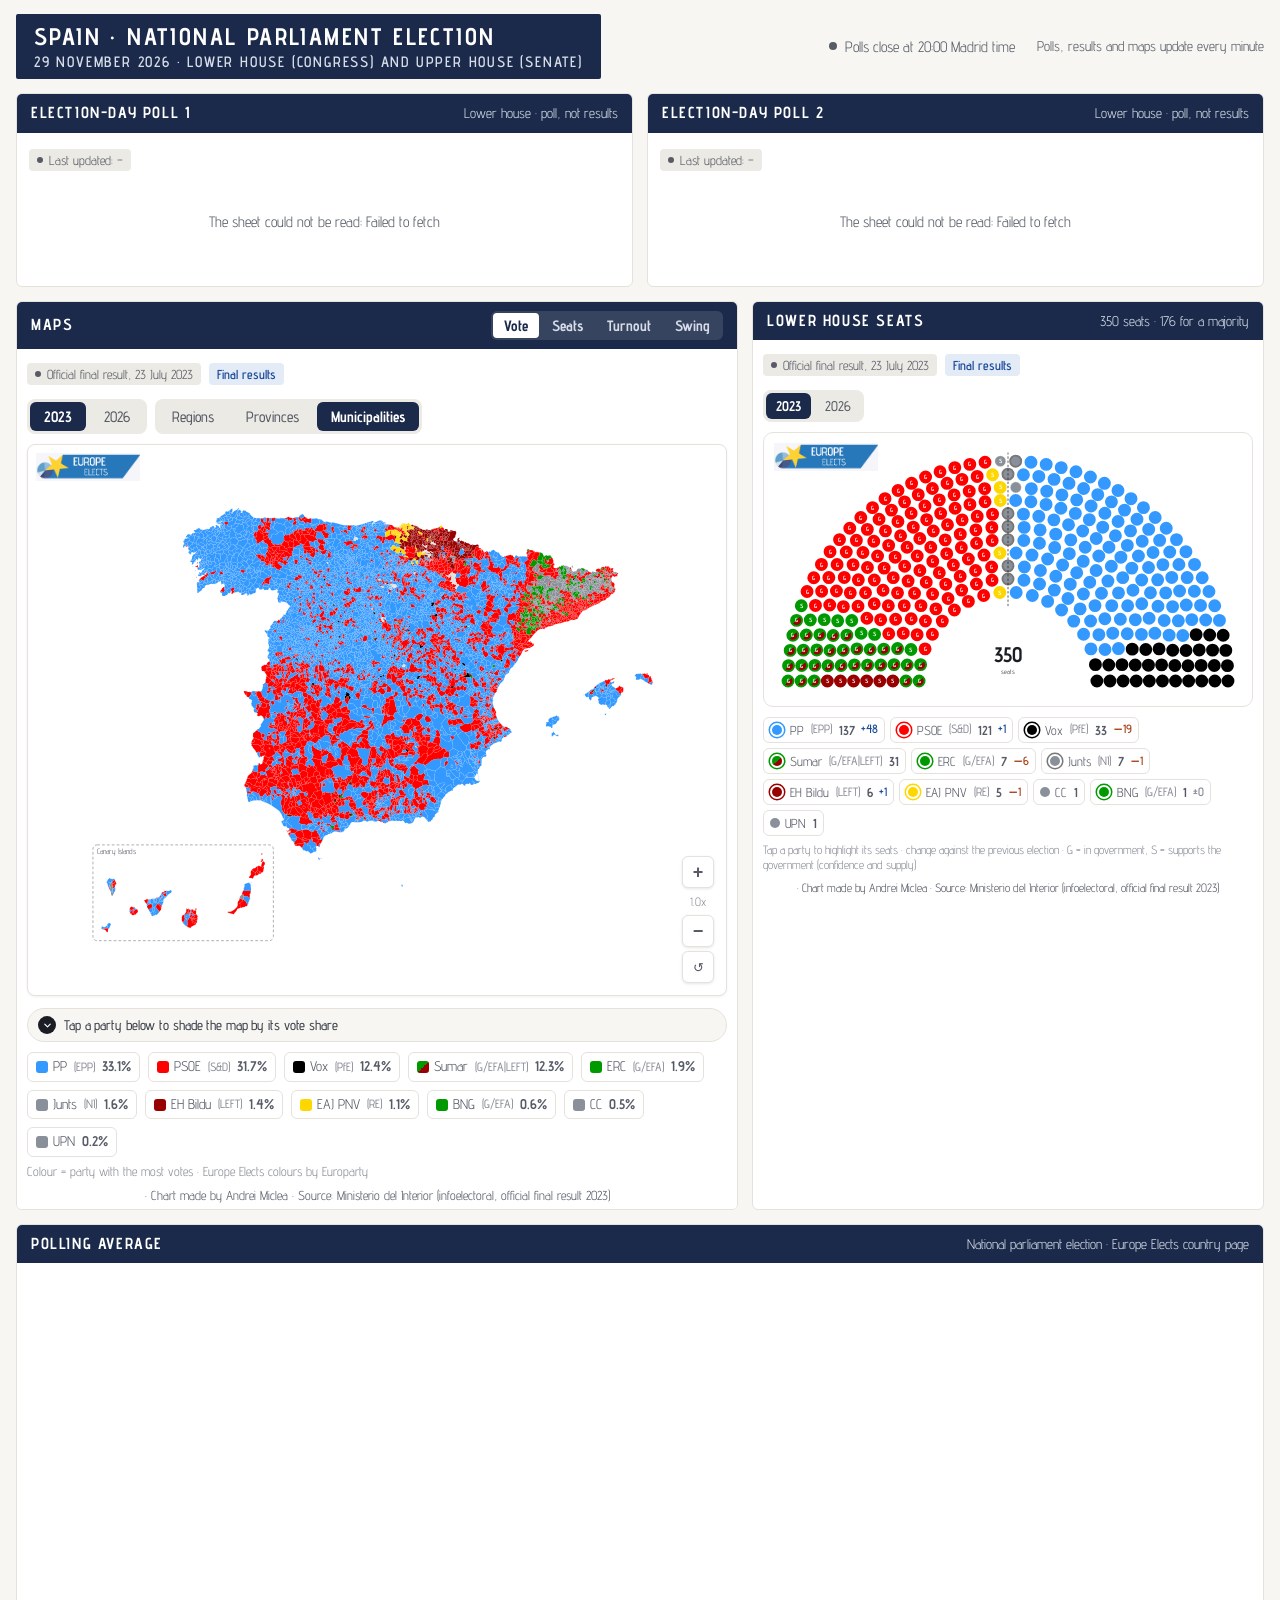
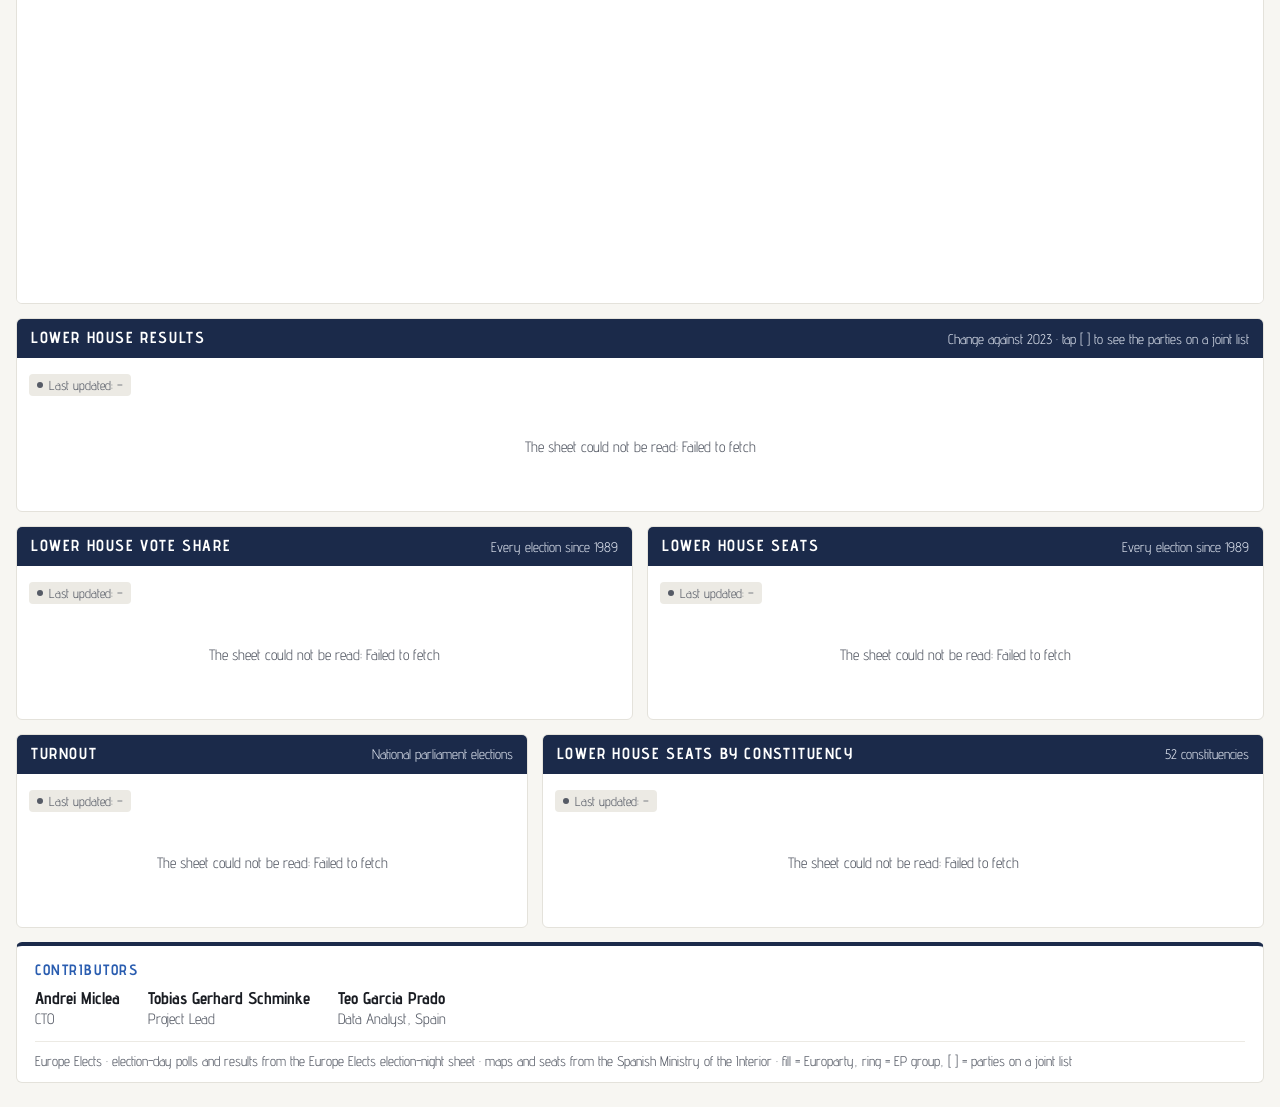
==== election-night.html @ 06ee2bfb "Improve hasNumbers logic for poll publication check Refactor hasNumbers function to check for publis" ====
<!DOCTYPE html>
<html lang="en">
<head>
<meta charset="UTF-8">
<meta name="viewport" content="width=device-width, initial-scale=1.0">
<title>Spain – National Parliament Election 2026</title>
<link rel="preconnect" href="https://fonts.googleapis.com">
<link href="https://fonts.googleapis.com/css2?family=Advent+Pro:wght@400;500;600;700&display=swap" rel="stylesheet">
<style>
  /* Europe Elects look (country pages): warm background, navy bands, Advent Pro. */
  :root { --bg: #F7F6F2; --line: #E4E2DB; --line2: #ECEAE4; --navy: #1B2A4A; --blue: #2A5DB0; --ink: #1A1D23; --muted: #565B66; --up: #1E4C99; --down: #A8441A; }
  * { margin: 0; padding: 0; box-sizing: border-box; }
  html, body { background: var(--bg); }
  body { font-family: 'Advent Pro', system-ui, sans-serif; color: var(--ink); font-size: 16px; line-height: 1.3; }
  .dash { max-width: 1400px; margin: 0 auto; padding: 14px 16px 24px; display: grid; gap: 14px;
          grid-template-columns: repeat(12, minmax(0, 1fr)); }
  .span-12 { grid-column: span 12; } .span-7 { grid-column: span 7; } .span-5 { grid-column: span 5; } .span-6 { grid-column: span 6; }

  .top { display: flex; flex-wrap: wrap; align-items: center; justify-content: space-between; gap: 8px 16px; }
  h1 { display: inline-block; background: var(--navy); color: #fff; font-size: 24px; font-weight: 700; line-height: 1.15;
       padding: 9px 18px; border-radius: 2px; letter-spacing: .1em; text-transform: uppercase; }
  h1 small { display: block; font-size: 15px; letter-spacing: .12em; color: #D6DCE8; font-weight: 600; margin-top: 2px; }
  /* Inside the website (an iframe), the post's own title is enough: no title band here. */
  html.framed .top h1 { display: none; }
  html.framed .dash { padding-top: 6px; }
  /* …and the status line becomes a full-width strip under the post title */
  html.framed .top { display: block; }
  html.framed .status { display: flex; width: 100%; background: #fff; border: 1px solid var(--line); border-left: 4px solid #FFCC00;
    border-radius: 4px; padding: 9px 14px; font-size: 16px; color: var(--ink); }
  html.framed .status .upd { margin-left: auto; color: var(--muted); font-size: 14px; }
  @media (max-width: 560px) { html.framed .status { flex-wrap: wrap; } html.framed .status .upd { margin-left: 16px; width: 100%; } }
  .status { display: inline-flex; align-items: center; gap: 8px; font-size: 15px; color: var(--muted); }
  .status b { color: var(--ink); }
  .status .upd { margin-left: 14px; color: var(--muted); font-size: 14px; }
  .status i { width: 8px; height: 8px; border-radius: 50%; background: var(--muted); display: inline-block; flex-shrink: 0; }
  .status.live i { background: #22C55E; animation: pulse 2s infinite; }
  @keyframes pulse { 50% { opacity: .35; } }

  /* panels */
  .panel { background: #fff; border: 1px solid var(--line); border-radius: 6px; overflow: hidden; min-width: 0; display: flex; flex-direction: column; }
  .panel-head { background: var(--navy); color: #fff; padding: 9px 14px; display: flex; flex-wrap: wrap; align-items: center; justify-content: space-between; gap: 6px 12px; }
  .panel-head h2 { font-size: 16px; font-weight: 700; letter-spacing: .1em; text-transform: uppercase; }
  .panel-head .note { font-size: 14px; color: #D6DCE8; }
  .seg { display: inline-flex; flex-wrap: wrap; gap: 2px; background: rgba(255,255,255,.12); padding: 2px; border-radius: 6px; }
  .seg button { border: 0; background: transparent; color: #D6DCE8; font: 700 15px 'Advent Pro', system-ui, sans-serif; padding: 4px 11px; border-radius: 4px; cursor: pointer; }
  .seg button:hover { color: #fff; }
  .seg button[aria-pressed="true"] { background: #fff; color: var(--navy); }
  .seg button:focus-visible { outline: 2px solid #F2B705; outline-offset: 1px; }
  /* polls once the count has started: moved down and folded */
  .fold { border: 1px solid rgba(255,255,255,.35); background: transparent; color: #fff; font: 700 14px 'Advent Pro', system-ui, sans-serif;
          padding: 3px 10px; border-radius: 4px; cursor: pointer; }
  .fold:hover { background: rgba(255,255,255,.12); }
  .fold:focus-visible { outline: 2px solid #F2B705; outline-offset: 1px; }
  .panel.folded .body { display: none; }
  .panel.poll { align-self: start; }
  .panel.folded .panel-head { background: #3A4A6B; }
  .panel iframe { display: block; width: 100%; border: 0; background: #fff; }
  .panel .body { padding: 10px 12px 4px; }
  .credits { background: #fff; border: 1px solid var(--line); border-top: 4px solid var(--navy); border-radius: 6px; padding: 14px 18px 12px; }
  .credits h2 { font-size: 15px; font-weight: 700; letter-spacing: .1em; text-transform: uppercase; color: var(--blue); margin-bottom: 8px; }
  .credits ul { list-style: none; display: flex; flex-wrap: wrap; gap: 8px 28px; }
  .credits li { display: flex; flex-direction: column; }
  .credits li b { font-size: 17px; font-weight: 700; color: var(--ink); }
  .credits li span { font-size: 15px; color: var(--muted); }
  .credits p { margin-top: 12px; padding-top: 10px; border-top: 1px solid var(--line2); font-size: 14px; color: var(--muted); }

  @media (max-width: 1000px) {
    .span-7, .span-5, .span-6 { grid-column: span 12; }
  }
  @media (max-width: 560px) {
    .dash { padding: 10px 10px 18px; gap: 10px; }
    h1 { font-size: 18px; padding: 7px 12px; letter-spacing: .06em; } h1 small { font-size: 13px; }
  }
</style>
</head>
<body>
<div class="dash">
  <div class="span-12 top">
    <h1>Spain · National parliament election<small>29 November 2026 · lower house (Congress) and upper house (Senate)</small></h1>
    <span class="status" id="status"><i></i><span>Polls close at 20:00 Madrid time</span><span class="upd">Polls, results and maps update every minute</span></span>
  </div>

  <section class="panel span-6 poll" id="pollPanel1" hidden>
    <div class="panel-head"><h2 id="poll1">Election-day poll 1</h2><span class="note">Lower house · poll, not results</span>
      <button class="fold" type="button" aria-expanded="true" hidden>Hide</button></div>
    <div class="body"><iframe data-src="sheet-charts.html?view=projection&embed=1" title="Election-day poll 1" style="height:520px"></iframe></div>
  </section>
  <section class="panel span-6 poll" id="pollPanel2" hidden>
    <div class="panel-head"><h2 id="poll2">Election-day poll 2</h2><span class="note">Lower house · poll, not results</span>
      <button class="fold" type="button" aria-expanded="true" hidden>Hide</button></div>
    <div class="body"><iframe data-src="sheet-charts.html?view=projection2&embed=1" title="Election-day poll 2" style="height:520px"></iframe></div>
  </section>

  <section class="panel span-7">
    <div class="panel-head"><h2>Maps</h2>
      <div class="seg" data-frame="maps">
        <button data-src="results-map.html?embed=1&level=municipalities" aria-pressed="true">Vote</button>
        <button data-src="seats-map.html?embed=1" aria-pressed="false">Seats</button>
        <button data-src="turnout-map.html?embed=1&level=municipalities" aria-pressed="false">Turnout</button>
        <button data-src="swing-map.html?embed=1" aria-pressed="false">Swing</button>
      </div></div>
    <iframe id="maps" title="Map" style="height:860px"></iframe>
  </section>

  <section class="panel span-5">
    <div class="panel-head"><h2>Lower house seats</h2><span class="note">350 seats · 176 for a majority</span></div>
    <iframe id="hemi" title="Seats in the lower house (Congress)" style="height:860px"></iframe>
  </section>

  <section class="panel span-12">
    <div class="panel-head"><h2>Polling average</h2><span class="note">National parliament election · Europe Elects country page</span></div>
    <iframe data-src="https://europe-elects.github.io/country-pages/?country=ES&view=polling" data-ext="1" title="Spain polling average" scrolling="no" style="height:640px"></iframe>
  </section>

  <section class="panel span-12">
    <div class="panel-head"><h2>Lower house results</h2><span class="note">Change against 2023 · tap [ ] to see the parties on a joint list</span></div>
    <div class="body"><iframe data-src="sheet-charts.html?view=results&embed=1" title="Lower house results" style="height:560px"></iframe></div>
  </section>

  <section class="panel span-6">
    <div class="panel-head"><h2>Lower house vote share</h2><span class="note">Every election since 1989</span></div>
    <div class="body"><iframe data-src="sheet-charts.html?view=history-votes&embed=1" title="Lower house vote share since 1989" style="height:520px"></iframe></div>
  </section>
  <section class="panel span-6">
    <div class="panel-head"><h2>Lower house seats</h2><span class="note">Every election since 1989</span></div>
    <div class="body"><iframe data-src="sheet-charts.html?view=history-seats&embed=1" title="Lower house seats since 1989" style="height:520px"></iframe></div>
  </section>

  <section class="panel span-5">
    <div class="panel-head"><h2>Turnout</h2><span class="note">National parliament elections</span></div>
    <div class="body"><iframe data-src="sheet-charts.html?view=turnout&embed=1" title="Turnout" style="height:380px"></iframe></div>
  </section>
  <section class="panel span-7">
    <div class="panel-head"><h2>Lower house seats by constituency</h2><span class="note">52 constituencies</span></div>
    <div class="body"><iframe data-src="sheet-charts.html?view=provinces&embed=1" data-maxh="640" title="Lower house seats by constituency" style="height:380px"></iframe></div>
  </section>

  <footer class="span-12 credits">
    <h2>Contributors</h2>
    <ul>
      <li><b>Andrei Miclea</b><span>CTO</span></li>
      <li><b>Tobias Gerhard Schminke</b><span>Project Lead</span></li>
      <li><b>Teo Garcia Prado</b><span>Data Analyst, Spain</span></li>
      <!-- <li><b>Matías Pino Cabeza</b><span>Data Analyst, Spain</span></li> (hidden for now) -->
    </ul>
    <p>Europe Elects · election-day polls and results from the Europe Elects election-night sheet · maps and seats from the Spanish Ministry of the Interior · fill = Europarty, ring = EP group, [ ] = parties on a joint list</p>
  </footer>
</div>

<script src="assets/es-parties.js?v=20261128f"></script>
<script src="assets/sheet-data.js?v=20261128f"></script>
<script>
(function () {
  'use strict';
  if (window.parent !== window) document.documentElement.classList.add('framed');
  const $ = (id) => document.getElementById(id);
  const esc = (s) => String(s).replace(/[&<>"]/g, (c) => ({ '&': '&amp;', '<': '&lt;', '>': '&gt;', '"': '&quot;' }[c]));
  const fmt = (v, d = 1) => (v == null ? '–' : v.toLocaleString('en-GB', { minimumFractionDigits: d, maximumFractionDigits: d }));
  const signed = (v, d = 1) => (v == null ? '' : (v > 0 ? '+' : v < 0 ? '−' : '±') + fmt(Math.abs(v), d));
  const pass = new URLSearchParams(location.search); pass.delete('embed');
  ['counting', 'polls'].forEach((k) => pass.delete(k));
  const withPass = (src) => (pass.toString() ? src + '&' + pass.toString() : src);   // e.g. ?year=2023 for every panel

  // ---- frames: load as they come near the screen; sheet charts report their height
  const lazy = new IntersectionObserver((ents) => ents.forEach((e) => {
    if (e.isIntersecting && !e.target.getAttribute('src')) { e.target.src = e.target.dataset.ext ? e.target.dataset.src : withPass(e.target.dataset.src); lazy.unobserve(e.target); }
  }), { rootMargin: '600px' });
  document.querySelectorAll('iframe[data-src]').forEach((f) => lazy.observe(f));
  // Map and hemicycle: 2023 until the first 2026 results are in the live file, then 2026
  // (checked every minute). ?year= on the dashboard's address fixes it either way.
  const LIVE_URL = 'https://data.europeelects.eu/maps/spain_2026_maps.json';
  const fixedYear = pass.get('year');
  let year = fixedYear || '2023';
  const withYear = (src) => { const u = withPass(src); return /[?&]year=/.test(u) ? u : u + '&year=' + year; };
  const mapSeg = document.querySelector('.seg[data-frame="maps"]');
  function loadMapFrames() {
    $('maps').src = withYear(mapSeg.querySelector('[aria-pressed="true"]').dataset.src);
    $('hemi').src = withYear('hemicycle.html?embed=1');
  }
  mapSeg.addEventListener('click', (e) => {
    const b = e.target.closest('button'); if (!b) return;
    mapSeg.querySelectorAll('button').forEach((x) => x.setAttribute('aria-pressed', x === b));
    $('maps').src = withYear(b.dataset.src);
  });
  loadMapFrames();
  async function checkYear() {
    if (fixedYear || year === '2026') return;
    try {
      const r = await fetch(LIVE_URL + '?t=' + Date.now(), { cache: 'no-store' });
      if (!r.ok) return;
      const d = await r.json();
      const arrived = (d.counted_pct > 0) || (d.national && Object.values(d.national).some((v) => +v > 0));
      if (arrived) { year = '2026'; loadMapFrames(); }
    } catch (e) { /* not published yet */ }
  }
  checkYear();
  setInterval(checkYear, 60000);
  window.addEventListener('message', (e) => {
    if (!e.data) return;
    // our charts send {type:'ee-height'}; the country page (polling average) the Datawrapper message
    const dw = e.data['datawrapper-height'];
    const h = e.data.type === 'ee-height' ? e.data.h : (dw && typeof dw === 'object' ? +Object.values(dw)[0] : null);
    if (!h) return;
    const f = [...document.querySelectorAll('iframe')].find((x) => x.contentWindow === e.source);
    if (!f) return;
    if (h < 60) return;   // a folded panel's frame reports nothing useful
    f.style.height = Math.min(h, +f.dataset.maxh || Infinity) + 'px';
    postHeight();
  });

  // ---- poll names, and the status line: waiting / polls published / results
  const { load, num, POLL_NAMES } = window.ES_SHEET;
  if (POLL_NAMES) { $('poll1').textContent = POLL_NAMES.projection; $('poll2').textContent = POLL_NAMES.projection2; }
  // A poll or result counts as published when its table (the row with "Party", and a "vote" column)
  // has figures for at least three parties. Anything else on the tab (e.g. the turnout table) doesn't count.
  const hasNumbers = (g) => {
    const hr = g.findIndex((r) => r.some((c) => /^party$/i.test(c)));
    if (hr < 0) return false;
    const pc = g[hr].findIndex((c) => /^party$/i.test(c));
    let vc = g[hr].findIndex((c) => /vote/i.test(c)); if (vc < 0) vc = pc + 1;
    return g.slice(hr + 1).filter((r) => r[pc] && num(r[vc]) != null).length >= 3;
  };
  // Once results come in, the two polls move below the history charts, folded (a click opens them).
  // ?counting=1 / ?counting=0 forces either layout (preview, or to keep the polls on top).
  const force = new URLSearchParams(location.search).get('counting');
  let counting = false;
  function foldPolls(on) {
    if (on === counting) return;
    counting = on;
    const credits = document.querySelector('.credits'), first = document.querySelector('.dash > section');
    ['pollPanel1', 'pollPanel2'].forEach((id) => {
      const sec = $(id), btn = sec.querySelector('.fold'), note = sec.querySelector('.note');
      if (on) {
        credits.before(sec); sec.classList.add('folded'); btn.hidden = false;
        btn.textContent = 'Show'; btn.setAttribute('aria-expanded', 'false');
        note.textContent = 'Published at 20:00 · poll, not results';
      } else {
        first.before(sec); sec.classList.remove('folded'); btn.hidden = true;
        note.textContent = 'Lower house · poll, not results';
      }
    });
    postHeight();
  }
  document.querySelectorAll('.fold').forEach((btn) => btn.addEventListener('click', () => {
    const sec = btn.closest('.panel'), open = sec.classList.toggle('folded') === false;
    btn.textContent = open ? 'Hide' : 'Show'; btn.setAttribute('aria-expanded', open);
    postHeight();
  }));

  async function status() {
    const state = { polls: false, results: false };
    try { state.polls = hasNumbers(await load('projection')) || hasNumbers(await load('projection2')); } catch (e) { /* not readable yet */ }
    try { state.results = hasNumbers(await load('results')); } catch (e) { /* idem */ }
    const st = $('status'), t = new Date().toLocaleTimeString('en-GB', { hour: '2-digit', minute: '2-digit', timeZone: 'Europe/Madrid' });
    st.classList.toggle('live', state.polls || state.results);
    st.children[1].innerHTML = state.results ? `<b>Counting</b> · updated ${t} Madrid time`
      : state.polls ? `<b>Election-day polls published</b> · counting starts shortly · ${t} Madrid time`
      : 'Polls close at 20:00 Madrid time';
    // The two polls stay hidden until they are published (?polls=1 shows them anyway, for a preview).
    const showPolls = state.polls || new URLSearchParams(location.search).get('polls') === '1';
    ['pollPanel1', 'pollPanel2'].forEach((id) => { $(id).hidden = !showPolls; });
    foldPolls(force === '1' || (force !== '0' && state.results));
  }
  status();
  setInterval(status, 60000);

  // ---- this page's height, for the WordPress frame
  function postHeight() {
    if (window.parent === window) return;
    const h = Math.ceil(document.body.getBoundingClientRect().height);
    window.parent.postMessage({ 'datawrapper-height': { 'ee-spain-2026': h } }, '*');
    window.parent.postMessage({ type: 'ee-height', id: 'ee-spain-2026', h }, '*');
  }
  new ResizeObserver(postHeight).observe(document.body);
})();
</script>
</body>
</html>
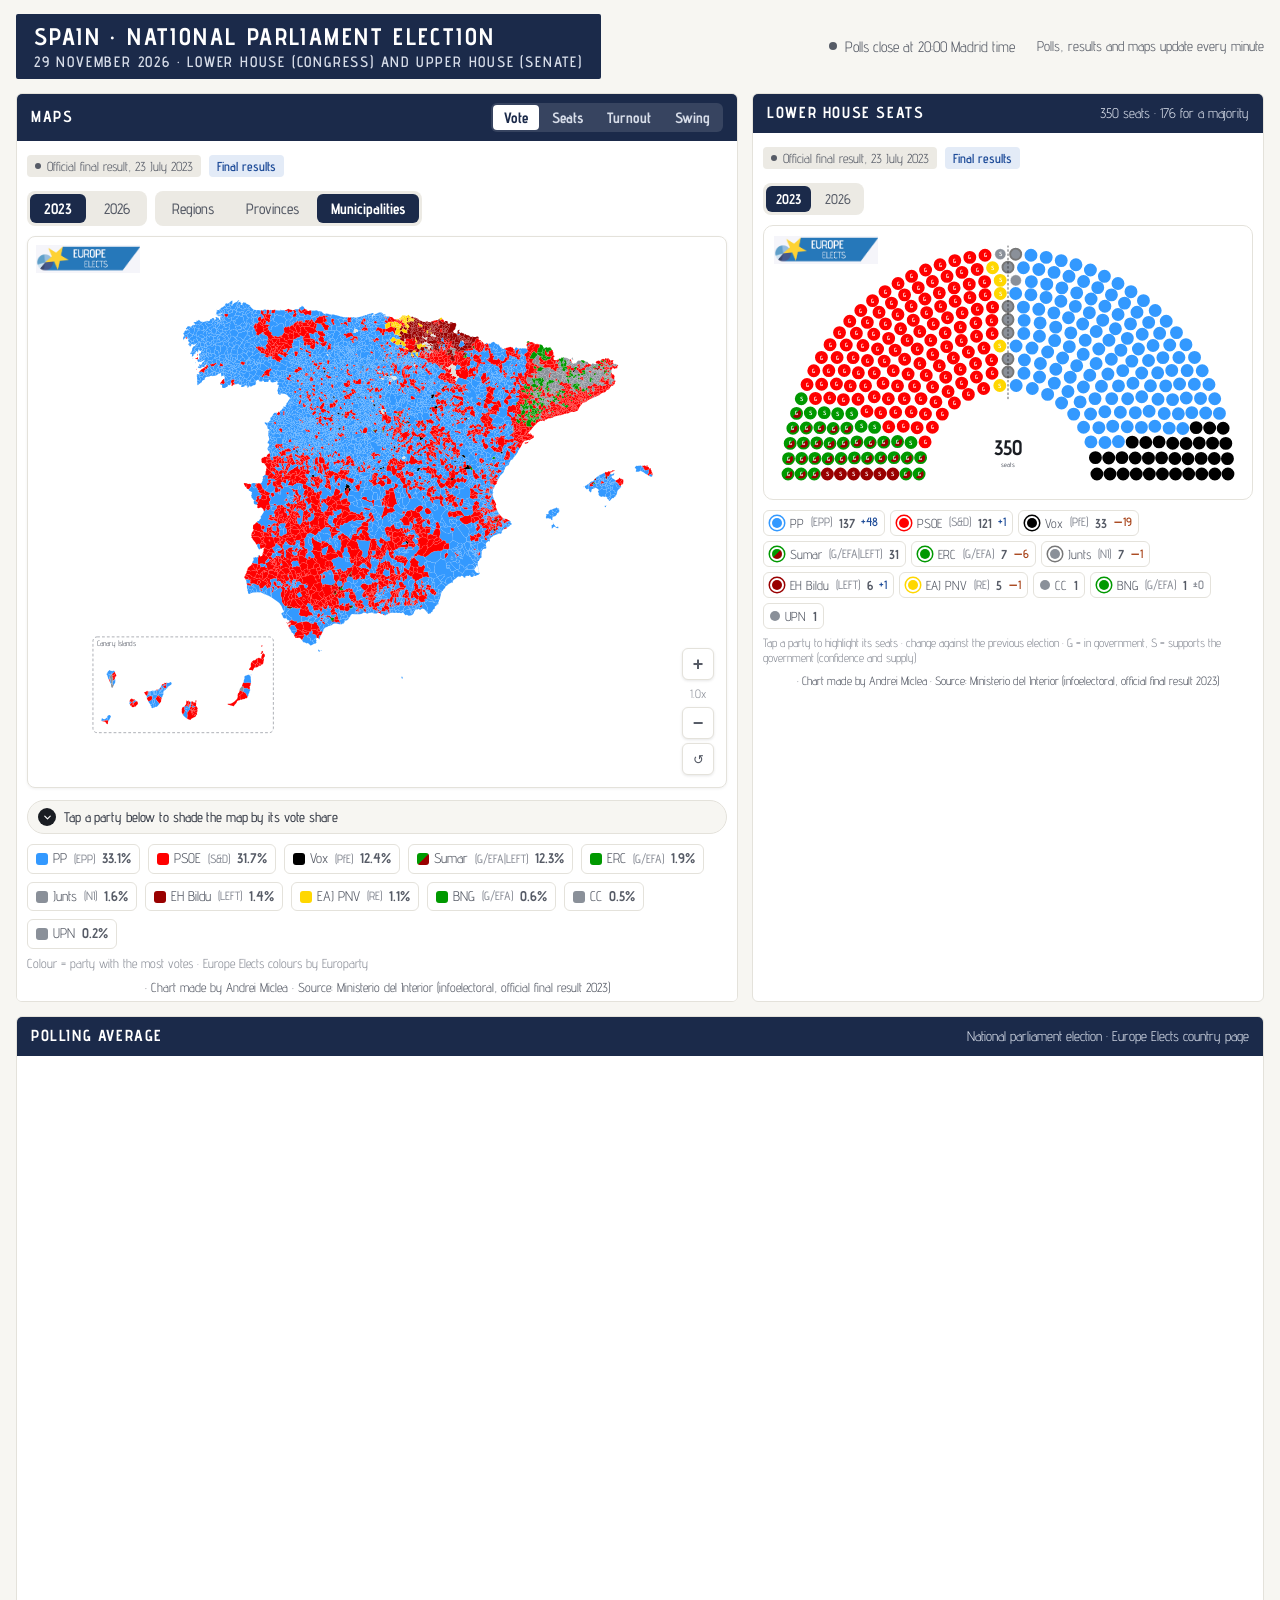
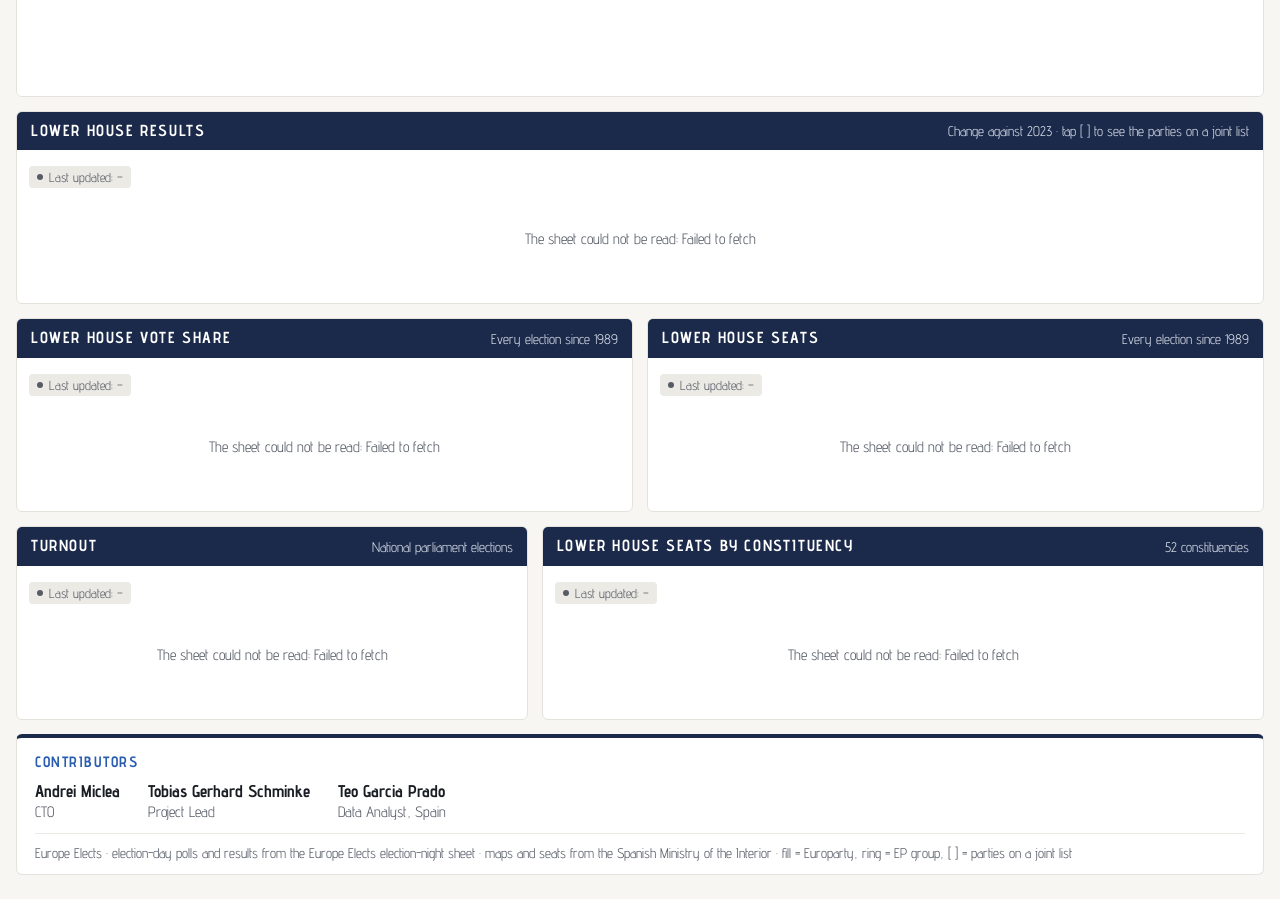
==== commit e0c884c0: "Enhance responsive design in election-night.html Added media query for hidden attribute and adjusted" ====
--- a/election-night.html
+++ b/election-night.html
@@ -64,7 +64,10 @@
   .credits li span { font-size: 15px; color: var(--muted); }
   .credits p { margin-top: 12px; padding-top: 10px; border-top: 1px solid var(--line2); font-size: 14px; color: var(--muted); }
 
-  @media (max-width: 1000px) {
+  /* the hidden attribute must win over .panel { display: flex } */
+  [hidden] { display: none !important; }
+  /* side by side down to small tablets; stacked on phones and narrow frames */
+  @media (max-width: 760px) {
     .span-7, .span-5, .span-6 { grid-column: span 12; }
   }
   @media (max-width: 560px) {
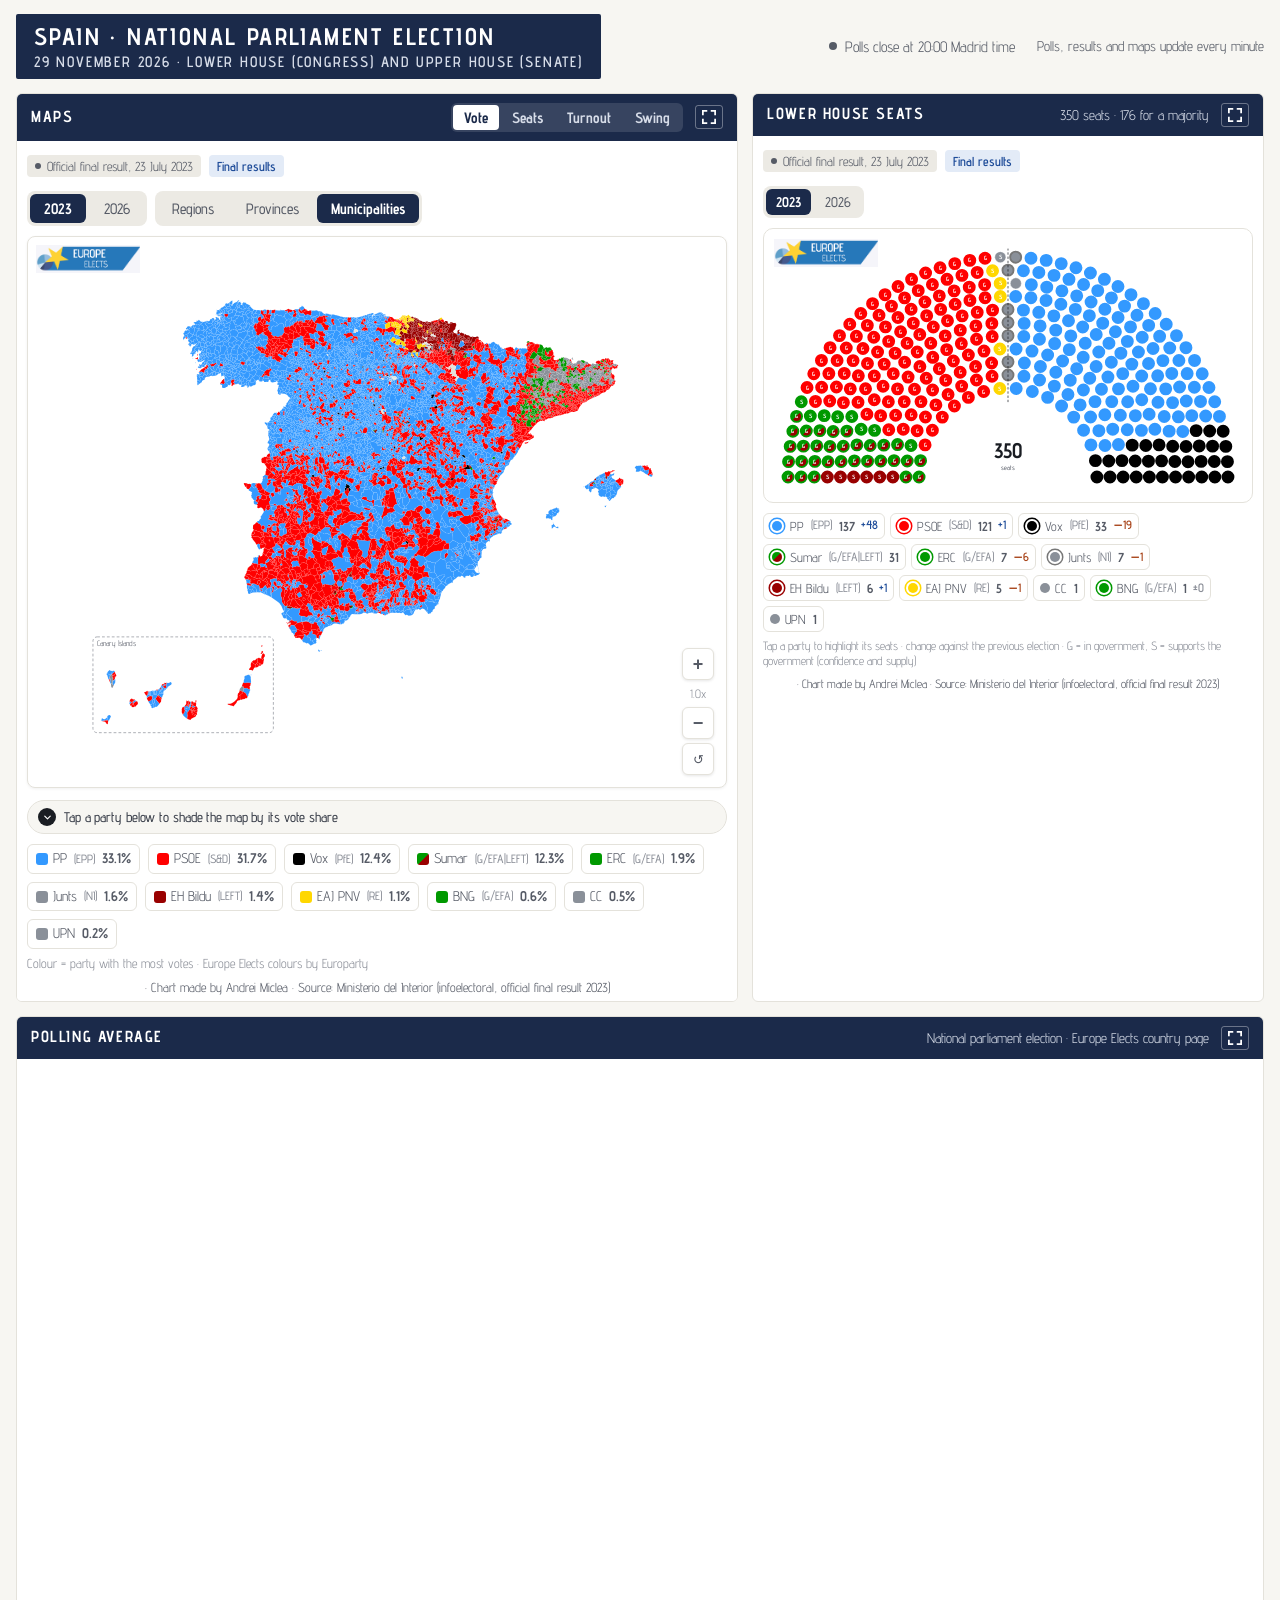
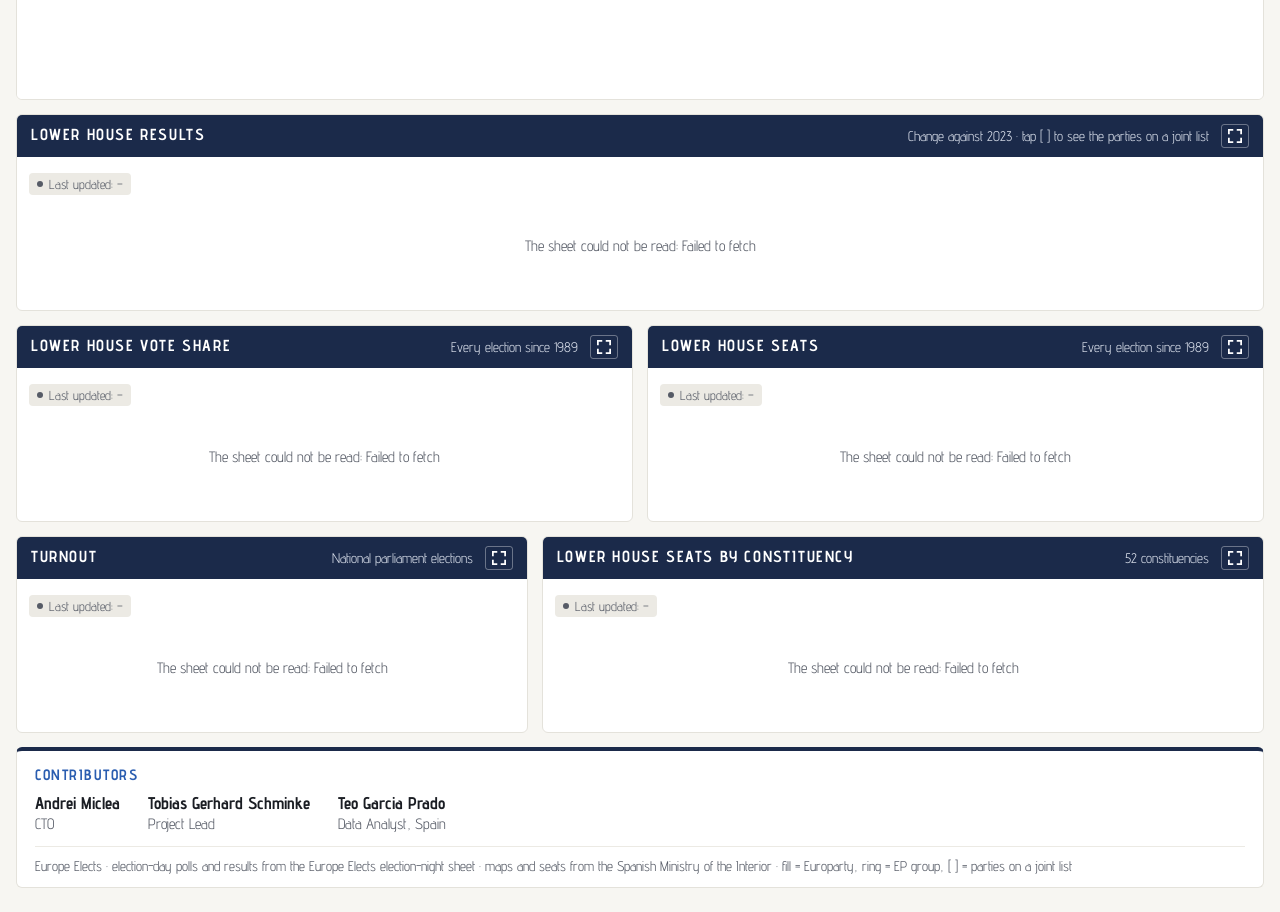
==== commit e0364881: "Implement full screen expand feature for panels Added functionality for expanding panels to full scr" ====
--- a/election-night.html
+++ b/election-night.html
@@ -55,6 +55,29 @@
   .panel.poll { align-self: start; }
   .panel.folded .panel-head { background: #3A4A6B; }
   .panel iframe { display: block; width: 100%; border: 0; background: #fff; }
+  /* expand: a panel pops out to fill the screen (Esc or the button closes it) */
+  .panel-head > :nth-child(2) { margin-left: auto; }
+  .expand { display: inline-flex; align-items: center; gap: 6px; border: 1px solid rgba(255,255,255,.35); background: transparent; color: #fff;
+    font: 700 14px 'Advent Pro', system-ui, sans-serif; letter-spacing: .04em; padding: 3px 9px; border-radius: 3px; cursor: pointer; }
+  .expand:hover { background: rgba(255,255,255,.12); }
+  .expand:focus-visible { outline: 2px solid #F2B705; outline-offset: 1px; }
+  .expand svg { width: 14px; height: 14px; }
+  .expand .shut { display: none; }
+  .panel.expanded .expand .open { display: none; }
+  .panel.expanded .expand .shut { display: inline; }
+  .panel.expanded { position: fixed; inset: 0; z-index: 1000; border-radius: 0; border: 0; width: 100vw; height: 100vh; }
+  .panel:fullscreen { width: 100vw; height: 100vh; border-radius: 0; border: 0; }
+  .panel.expanded .panel-head { padding: 12px 20px; }
+  .panel.expanded .panel-head h2 { font-size: 20px; }
+  .panel.expanded > iframe, .panel.expanded > .body { flex: 1 1 auto; min-height: 0; }
+  .panel.expanded > .body { display: flex; flex-direction: column; padding: 14px 20px 8px; }
+  .panel.expanded iframe { flex: 1 1 auto; height: auto !important; max-height: none; }
+  .panel.expanded.folded .body { display: flex; }
+  html.has-expanded, html.has-expanded body { overflow: hidden; }
+  .expand { padding: 4px 6px; }
+  .expand .lbl { display: none; }   /* icon only in the dashboard; "Close" written out when expanded */
+  .panel.expanded .expand { padding: 3px 9px; }
+  .panel.expanded .expand .lbl { display: inline; }
   .panel .body { padding: 10px 12px 4px; }
   .credits { background: #fff; border: 1px solid var(--line); border-top: 4px solid var(--navy); border-radius: 6px; padding: 14px 18px 12px; }
   .credits h2 { font-size: 15px; font-weight: 700; letter-spacing: .1em; text-transform: uppercase; color: var(--blue); margin-bottom: 8px; }
@@ -66,8 +89,7 @@
 
   /* the hidden attribute must win over .panel { display: flex } */
   [hidden] { display: none !important; }
-  /* side by side down to small tablets; stacked on phones and narrow frames */
-  @media (max-width: 760px) {
+  @media (max-width: 1000px) {
     .span-7, .span-5, .span-6 { grid-column: span 12; }
   }
   @media (max-width: 560px) {
@@ -250,6 +272,52 @@
     postHeight();
   }));
 
+  // ---- expand: every panel gets a button that pops it out to fill the screen. Inside the WordPress
+  // frame this needs allowfullscreen on the <iframe>; without it the chart opens in a new tab instead.
+  const ICON_OPEN = '<svg class="open" viewBox="0 0 16 16" fill="none" stroke="currentColor" stroke-width="2" aria-hidden="true"><path d="M1 6V1h5M10 1h5v5M15 10v5h-5M6 15H1v-5"/></svg>';
+  const ICON_SHUT = '<svg class="shut" viewBox="0 0 16 16" fill="none" stroke="currentColor" stroke-width="2" aria-hidden="true"><path d="M6 1v5H1M15 6h-5V1M10 15v-5h5M1 10h5v5"/></svg>';
+  const canFull = document.fullscreenEnabled || document.webkitFullscreenEnabled;
+  let open = null;
+  function setOpen(sec, on) {
+    sec.classList.toggle('expanded', on);
+    document.documentElement.classList.toggle('has-expanded', on);
+    const b = sec.querySelector('.expand');
+    b.querySelector('.lbl').textContent = on ? 'Close' : 'Expand';
+    b.setAttribute('aria-label', (on ? 'Close ' : 'Expand ') + sec.querySelector('h2').textContent);
+    open = on ? sec : null;
+    if (!on) postHeight();
+  }
+  function frameUrl(sec) {
+    const f = sec.querySelector('iframe');
+    return f.getAttribute('src') || (f.dataset.ext ? f.dataset.src : withPass(f.dataset.src));
+  }
+  document.querySelectorAll('.dash > section.panel').forEach((sec) => {
+    const b = document.createElement('button');
+    b.type = 'button'; b.className = 'expand';
+    b.innerHTML = ICON_OPEN + ICON_SHUT + '<span class="lbl">Expand</span>';
+    b.setAttribute('aria-label', 'Expand ' + sec.querySelector('h2').textContent); b.title = 'Expand to full screen';
+    sec.querySelector('.panel-head').append(b);
+    b.addEventListener('click', async () => {
+      if (open === sec) {   // close
+        if (document.fullscreenElement || document.webkitFullscreenElement) (document.exitFullscreen || document.webkitExitFullscreen).call(document);
+        else setOpen(sec, false);
+        return;
+      }
+      const f = sec.querySelector('iframe');
+      if (!f.getAttribute('src') && f.dataset.src) { f.src = f.dataset.ext ? f.dataset.src : withPass(f.dataset.src); lazy.unobserve(f); }
+      if (canFull) {
+        try { setOpen(sec, true); await (sec.requestFullscreen || sec.webkitRequestFullscreen).call(sec); return; }
+        catch (e) { setOpen(sec, false); }
+      }
+      if (window.parent === window) { setOpen(sec, true); return; }   // own page: fill the window
+      window.open(frameUrl(sec), '_blank', 'noopener');               // framed without fullscreen permission
+    });
+  });
+  const onFs = () => { if (open && !(document.fullscreenElement || document.webkitFullscreenElement)) setOpen(open, false); };
+  document.addEventListener('fullscreenchange', onFs);
+  document.addEventListener('webkitfullscreenchange', onFs);
+  document.addEventListener('keydown', (e) => { if (e.key === 'Escape' && open) setOpen(open, false); });
+
   async function status() {
     const state = { polls: false, results: false };
     try { state.polls = hasNumbers(await load('projection')) || hasNumbers(await load('projection2')); } catch (e) { /* not readable yet */ }
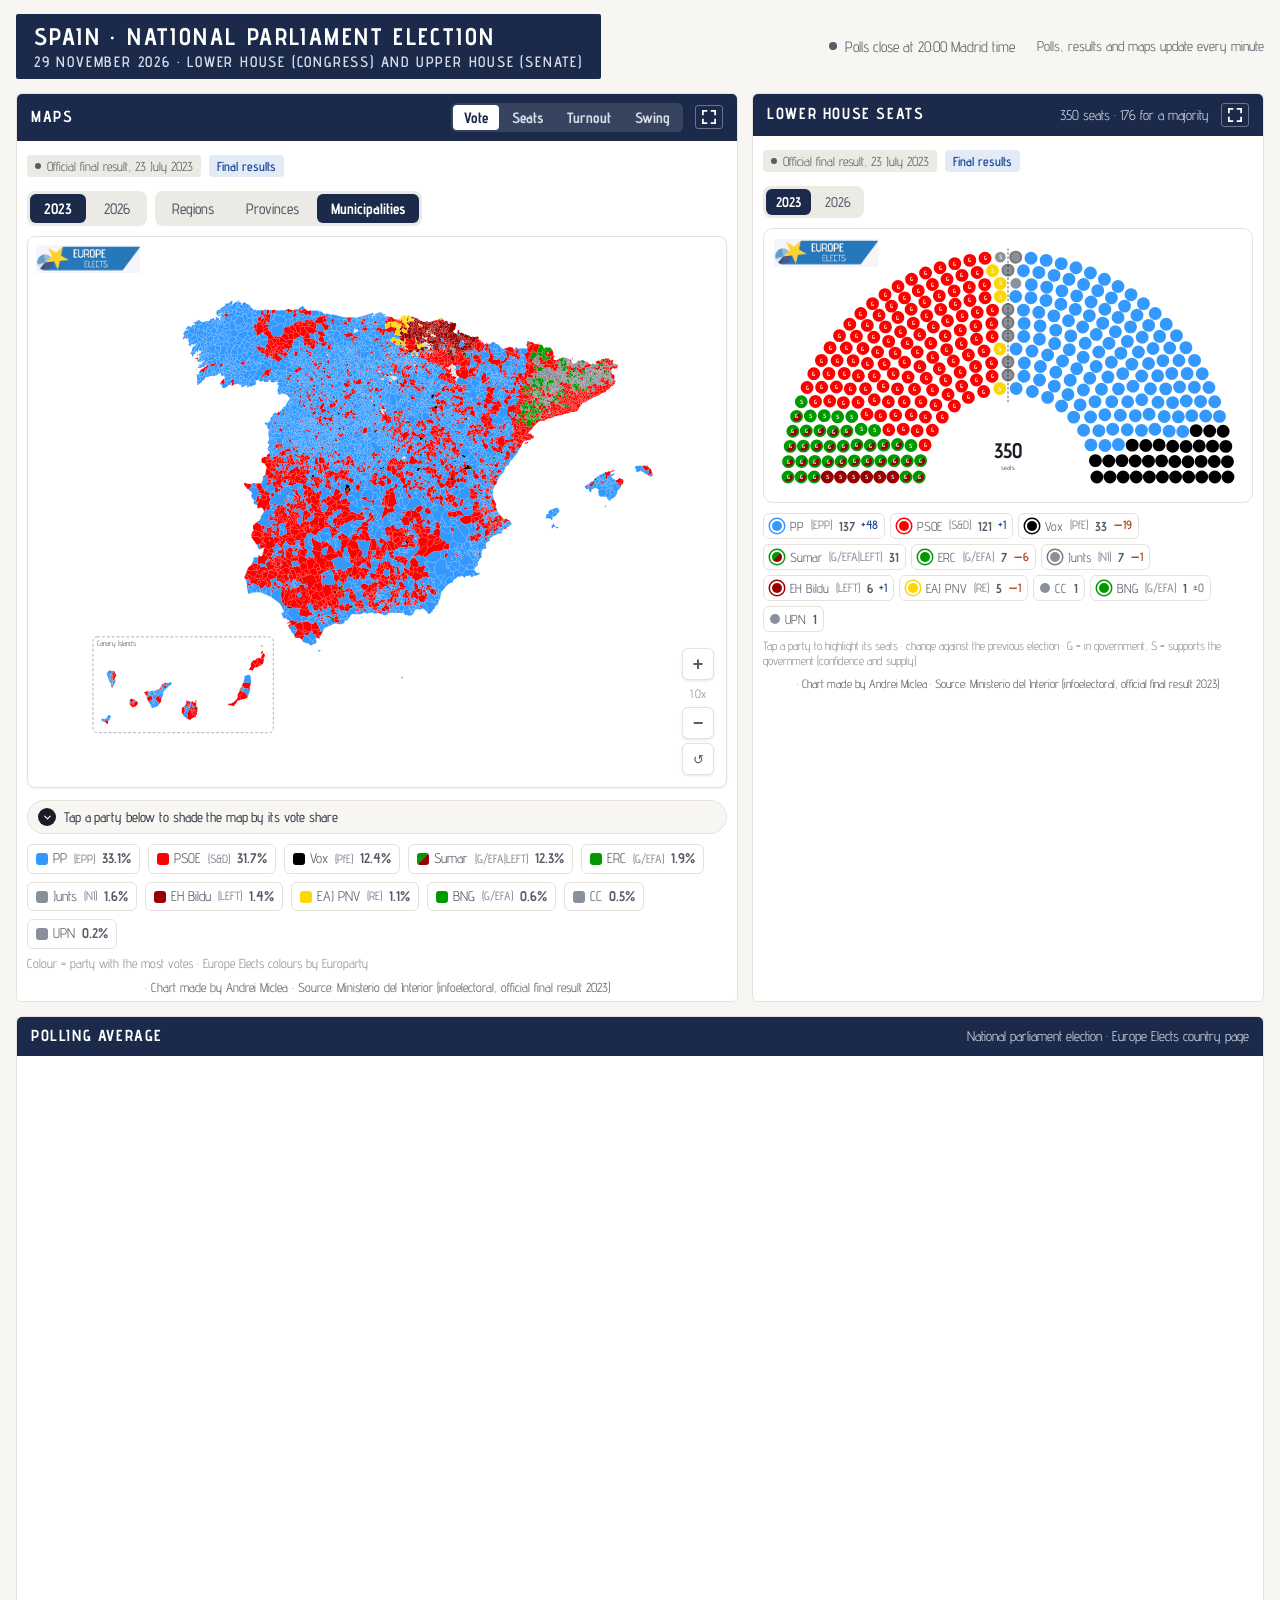
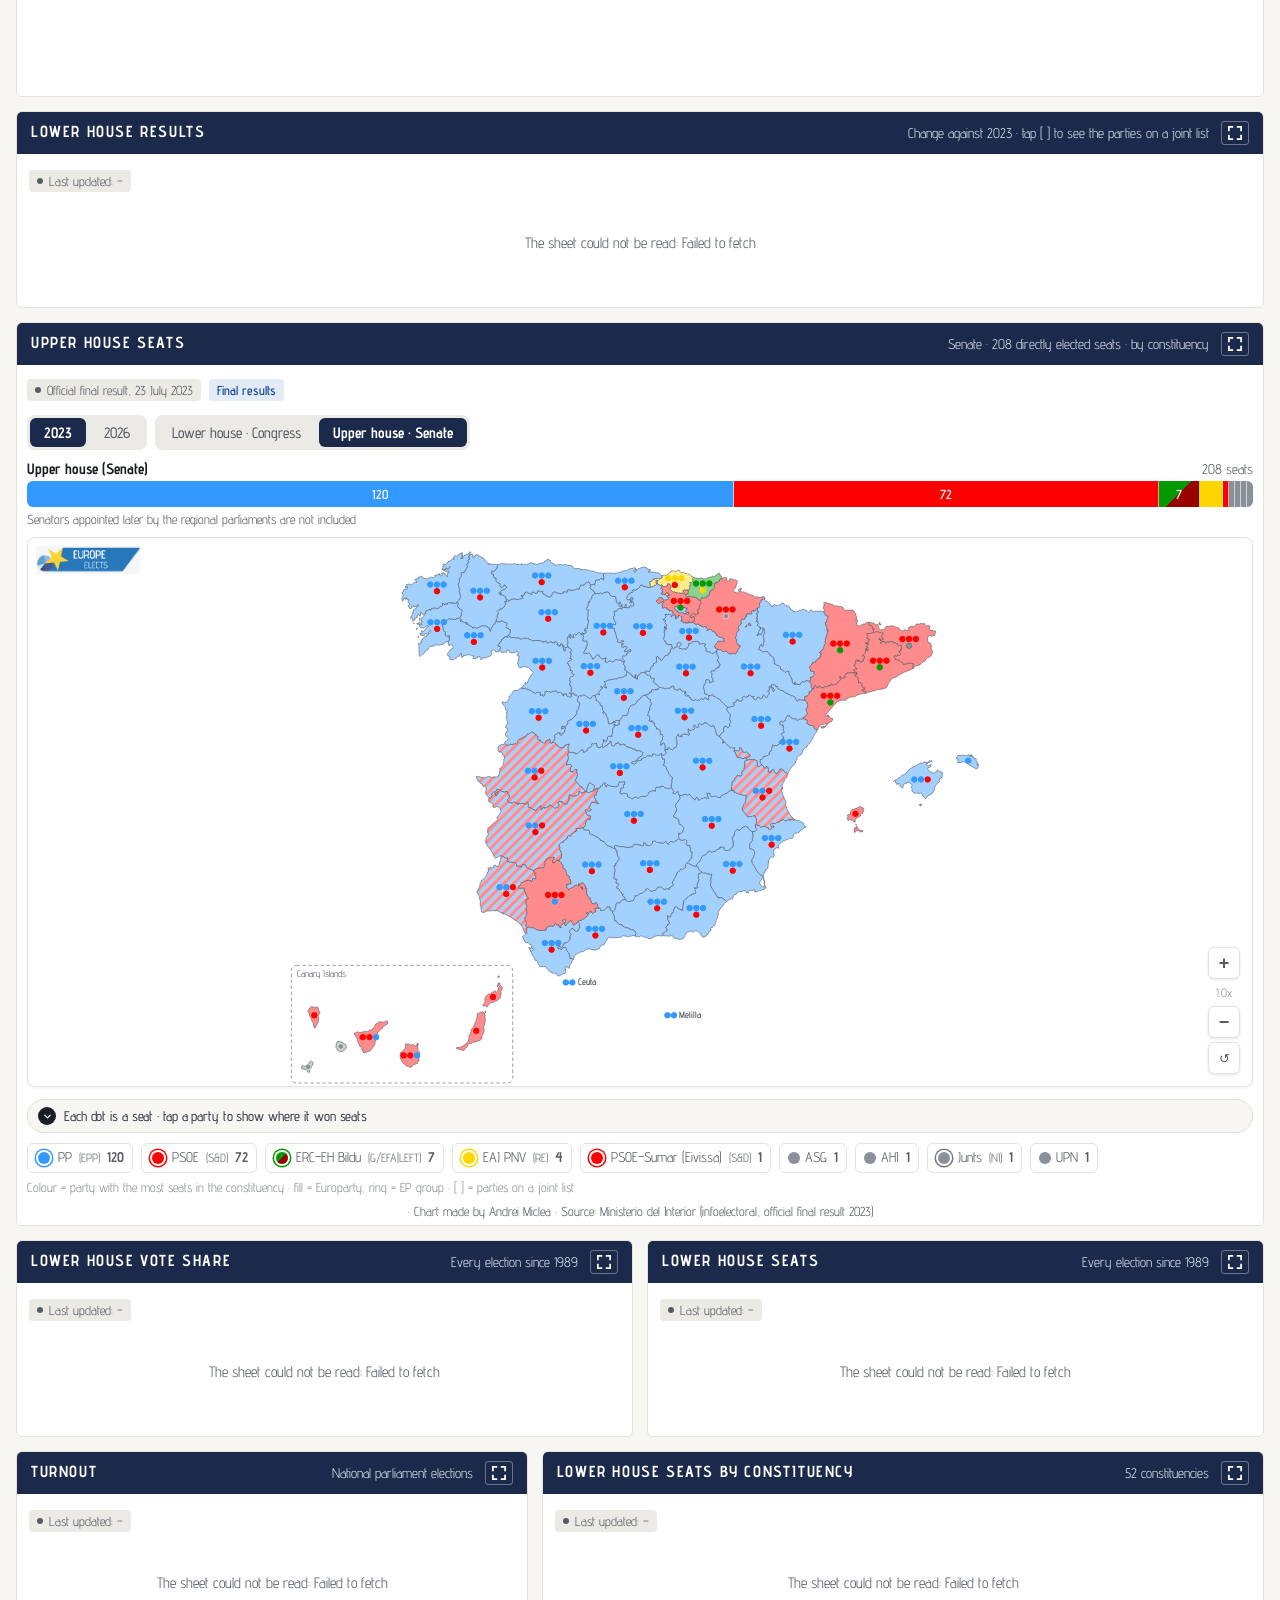
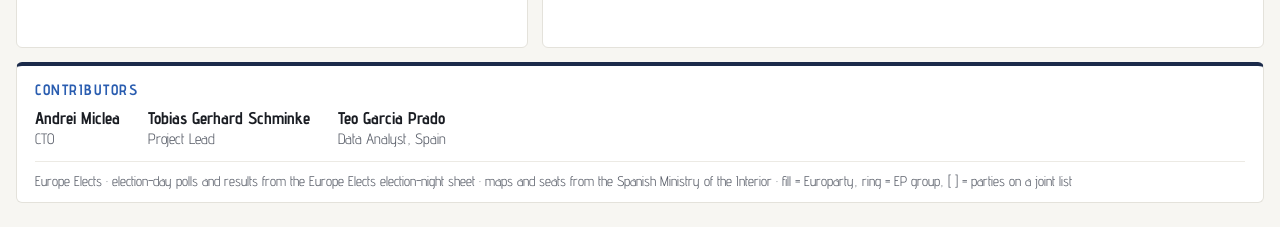
==== commit 75e80771: "Add upper house seats section with iframe" ====
--- a/election-night.html
+++ b/election-night.html
@@ -134,12 +134,17 @@
 
   <section class="panel span-12">
     <div class="panel-head"><h2>Polling average</h2><span class="note">National parliament election · Europe Elects country page</span></div>
-    <iframe data-src="https://europe-elects.github.io/country-pages/?country=ES&view=polling" data-ext="1" title="Spain polling average" scrolling="no" style="height:640px"></iframe>
+    <iframe data-src="https://europe-elects.github.io/country-pages/?country=ES&view=polling&head=0" data-ext="1" title="Spain polling average" scrolling="no" style="height:640px"></iframe>
   </section>
 
   <section class="panel span-12">
     <div class="panel-head"><h2>Lower house results</h2><span class="note">Change against 2023 · tap [ ] to see the parties on a joint list</span></div>
     <div class="body"><iframe data-src="sheet-charts.html?view=results&embed=1" title="Lower house results" style="height:560px"></iframe></div>
+  </section>
+
+  <section class="panel span-12">
+    <div class="panel-head"><h2>Upper house seats</h2><span class="note">Senate · 208 directly elected seats · by constituency</span></div>
+    <iframe id="senate" title="Seats in the upper house (Senate)" style="height:860px"></iframe>
   </section>
 
   <section class="panel span-6">
@@ -201,6 +206,7 @@
   function loadMapFrames() {
     $('maps').src = withYear(mapSeg.querySelector('[aria-pressed="true"]').dataset.src);
     $('hemi').src = withYear('hemicycle.html?embed=1');
+    $('senate').src = withYear('seats-map.html?embed=1&house=senate');
   }
   mapSeg.addEventListener('click', (e) => {
     const b = e.target.closest('button'); if (!b) return;
@@ -292,6 +298,7 @@
     return f.getAttribute('src') || (f.dataset.ext ? f.dataset.src : withPass(f.dataset.src));
   }
   document.querySelectorAll('.dash > section.panel').forEach((sec) => {
+    if (sec.querySelector('iframe[data-ext]')) return;   // the polling average (country page) has no expand button
     const b = document.createElement('button');
     b.type = 'button'; b.className = 'expand';
     b.innerHTML = ICON_OPEN + ICON_SHUT + '<span class="lbl">Expand</span>';
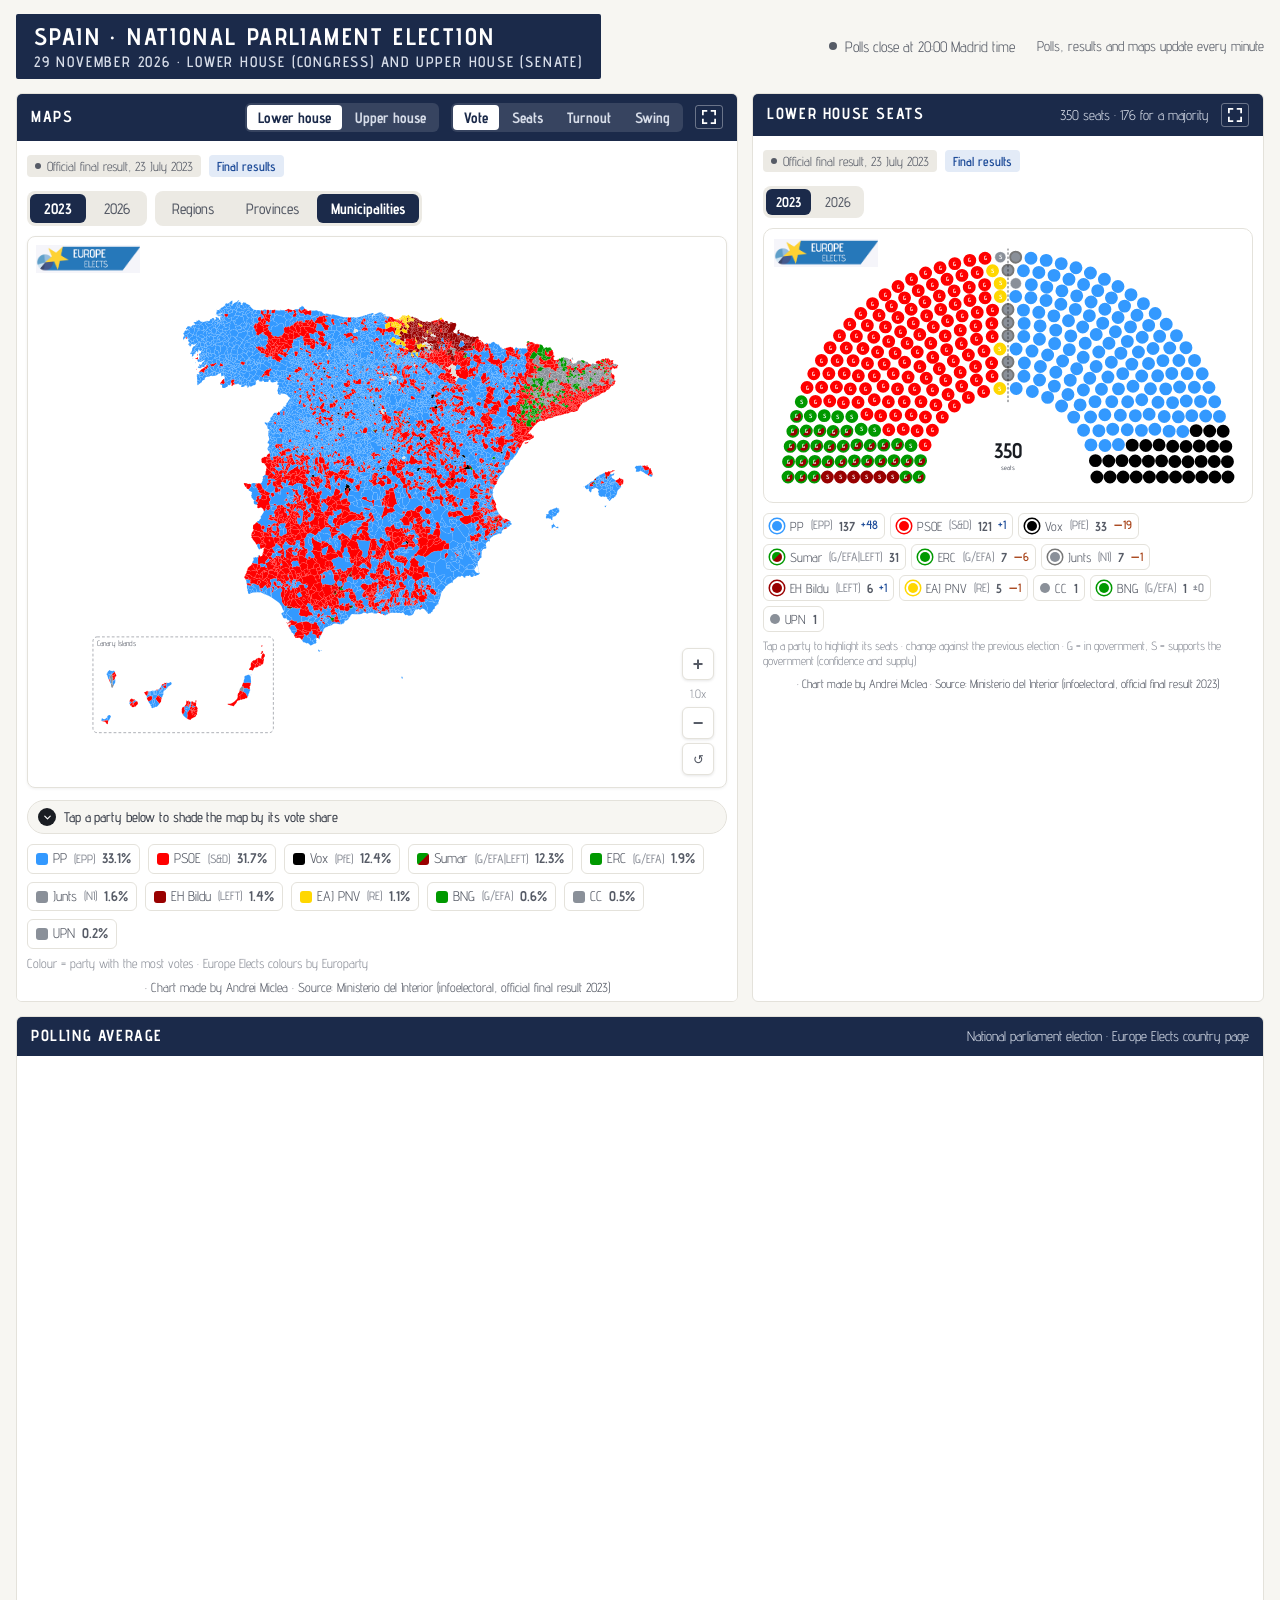
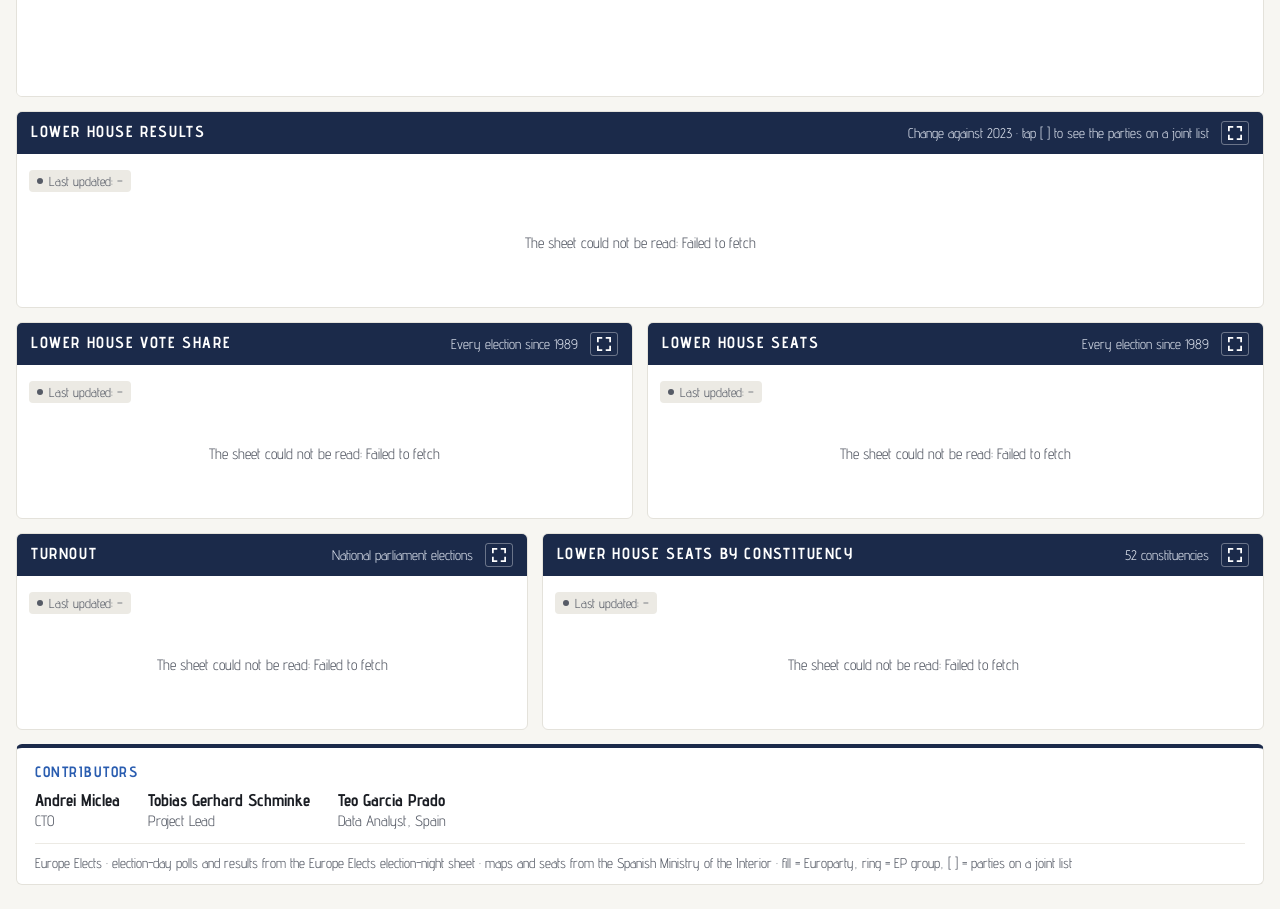
==== commit a7b12ace: "Update election-night.html for house buttons and maps" ====
--- a/election-night.html
+++ b/election-night.html
@@ -45,6 +45,7 @@
   .seg button { border: 0; background: transparent; color: #D6DCE8; font: 700 15px 'Advent Pro', system-ui, sans-serif; padding: 4px 11px; border-radius: 4px; cursor: pointer; }
   .seg button:hover { color: #fff; }
   .seg button[aria-pressed="true"] { background: #fff; color: var(--navy); }
+  .seg button[hidden] { display: none; }
   .seg button:focus-visible { outline: 2px solid #F2B705; outline-offset: 1px; }
   /* polls once the count has started: moved down and folded */
   .fold { border: 1px solid rgba(255,255,255,.35); background: transparent; color: #fff; font: 700 14px 'Advent Pro', system-ui, sans-serif;
@@ -118,9 +119,13 @@
 
   <section class="panel span-7">
     <div class="panel-head"><h2>Maps</h2>
+      <div class="seg" data-house-seg aria-label="House">
+        <button data-house="congress" aria-pressed="true">Lower house</button>
+        <button data-house="senate" aria-pressed="false">Upper house</button>
+      </div>
       <div class="seg" data-frame="maps">
         <button data-src="results-map.html?embed=1&level=municipalities" aria-pressed="true">Vote</button>
-        <button data-src="seats-map.html?embed=1" aria-pressed="false">Seats</button>
+        <button data-src="seats-map.html?embed=1&v=20261128g" aria-pressed="false" data-both>Seats</button>
         <button data-src="turnout-map.html?embed=1&level=municipalities" aria-pressed="false">Turnout</button>
         <button data-src="swing-map.html?embed=1" aria-pressed="false">Swing</button>
       </div></div>
@@ -140,11 +145,6 @@
   <section class="panel span-12">
     <div class="panel-head"><h2>Lower house results</h2><span class="note">Change against 2023 · tap [ ] to see the parties on a joint list</span></div>
     <div class="body"><iframe data-src="sheet-charts.html?view=results&embed=1" title="Lower house results" style="height:560px"></iframe></div>
-  </section>
-
-  <section class="panel span-12">
-    <div class="panel-head"><h2>Upper house seats</h2><span class="note">Senate · 208 directly elected seats · by constituency</span></div>
-    <iframe id="senate" title="Seats in the upper house (Senate)" style="height:860px"></iframe>
   </section>
 
   <section class="panel span-6">
@@ -203,15 +203,30 @@
   let year = fixedYear || '2023';
   const withYear = (src) => { const u = withPass(src); return /[?&]year=/.test(u) ? u : u + '&year=' + year; };
   const mapSeg = document.querySelector('.seg[data-frame="maps"]');
+  // Lower house: vote, seats, turnout and swing maps. Upper house: the Senate seats map only (the
+  // ministry publishes the Senate by constituency, so the other maps exist for the lower house only).
+  const houseSeg = document.querySelector('.seg[data-house-seg]');
+  let house = 'congress';
+  const mapSrc = () => {
+    const src = mapSeg.querySelector('[aria-pressed="true"]').dataset.src;
+    return /seats-map/.test(src) ? src + '&house=' + house : src;   // the panel's switch replaces the map's own
+  };
+  houseSeg.addEventListener('click', (e) => {
+    const b = e.target.closest('button'); if (!b || b.dataset.house === house) return;
+    house = b.dataset.house;
+    houseSeg.querySelectorAll('button').forEach((x) => x.setAttribute('aria-pressed', x === b));
+    mapSeg.querySelectorAll('button').forEach((x) => { x.hidden = house === 'senate' && !('both' in x.dataset); });
+    if (house === 'senate') mapSeg.querySelectorAll('button').forEach((x) => x.setAttribute('aria-pressed', 'both' in x.dataset));
+    $('maps').src = withYear(mapSrc());
+  });
   function loadMapFrames() {
-    $('maps').src = withYear(mapSeg.querySelector('[aria-pressed="true"]').dataset.src);
+    $('maps').src = withYear(mapSrc());
     $('hemi').src = withYear('hemicycle.html?embed=1');
-    $('senate').src = withYear('seats-map.html?embed=1&house=senate');
   }
   mapSeg.addEventListener('click', (e) => {
     const b = e.target.closest('button'); if (!b) return;
     mapSeg.querySelectorAll('button').forEach((x) => x.setAttribute('aria-pressed', x === b));
-    $('maps').src = withYear(b.dataset.src);
+    $('maps').src = withYear(mapSrc());
   });
   loadMapFrames();
   async function checkYear() {
@@ -279,7 +294,7 @@
   }));
 
   // ---- expand: every panel gets a button that pops it out to fill the screen. Inside the WordPress
-  // frame this needs allowfullscreen on the <iframe>; without it the chart opens in a new tab instead.
+  // frame this needs allowfullscreen on the <iframe>; without it there is no button (nothing opens elsewhere).
   const ICON_OPEN = '<svg class="open" viewBox="0 0 16 16" fill="none" stroke="currentColor" stroke-width="2" aria-hidden="true"><path d="M1 6V1h5M10 1h5v5M15 10v5h-5M6 15H1v-5"/></svg>';
   const ICON_SHUT = '<svg class="shut" viewBox="0 0 16 16" fill="none" stroke="currentColor" stroke-width="2" aria-hidden="true"><path d="M6 1v5H1M15 6h-5V1M10 15v-5h5M1 10h5v5"/></svg>';
   const canFull = document.fullscreenEnabled || document.webkitFullscreenEnabled;
@@ -293,12 +308,9 @@
     open = on ? sec : null;
     if (!on) postHeight();
   }
-  function frameUrl(sec) {
-    const f = sec.querySelector('iframe');
-    return f.getAttribute('src') || (f.dataset.ext ? f.dataset.src : withPass(f.dataset.src));
-  }
   document.querySelectorAll('.dash > section.panel').forEach((sec) => {
     if (sec.querySelector('iframe[data-ext]')) return;   // the polling average (country page) has no expand button
+    if (!canFull && window.parent !== window) return;    // framed without fullscreen permission: no button
     const b = document.createElement('button');
     b.type = 'button'; b.className = 'expand';
     b.innerHTML = ICON_OPEN + ICON_SHUT + '<span class="lbl">Expand</span>';
@@ -316,8 +328,7 @@
         try { setOpen(sec, true); await (sec.requestFullscreen || sec.webkitRequestFullscreen).call(sec); return; }
         catch (e) { setOpen(sec, false); }
       }
-      if (window.parent === window) { setOpen(sec, true); return; }   // own page: fill the window
-      window.open(frameUrl(sec), '_blank', 'noopener');               // framed without fullscreen permission
+      setOpen(sec, true);   // fullscreen refused: fill the window instead
     });
   });
   const onFs = () => { if (open && !(document.fullscreenElement || document.webkitFullscreenElement)) setOpen(open, false); };
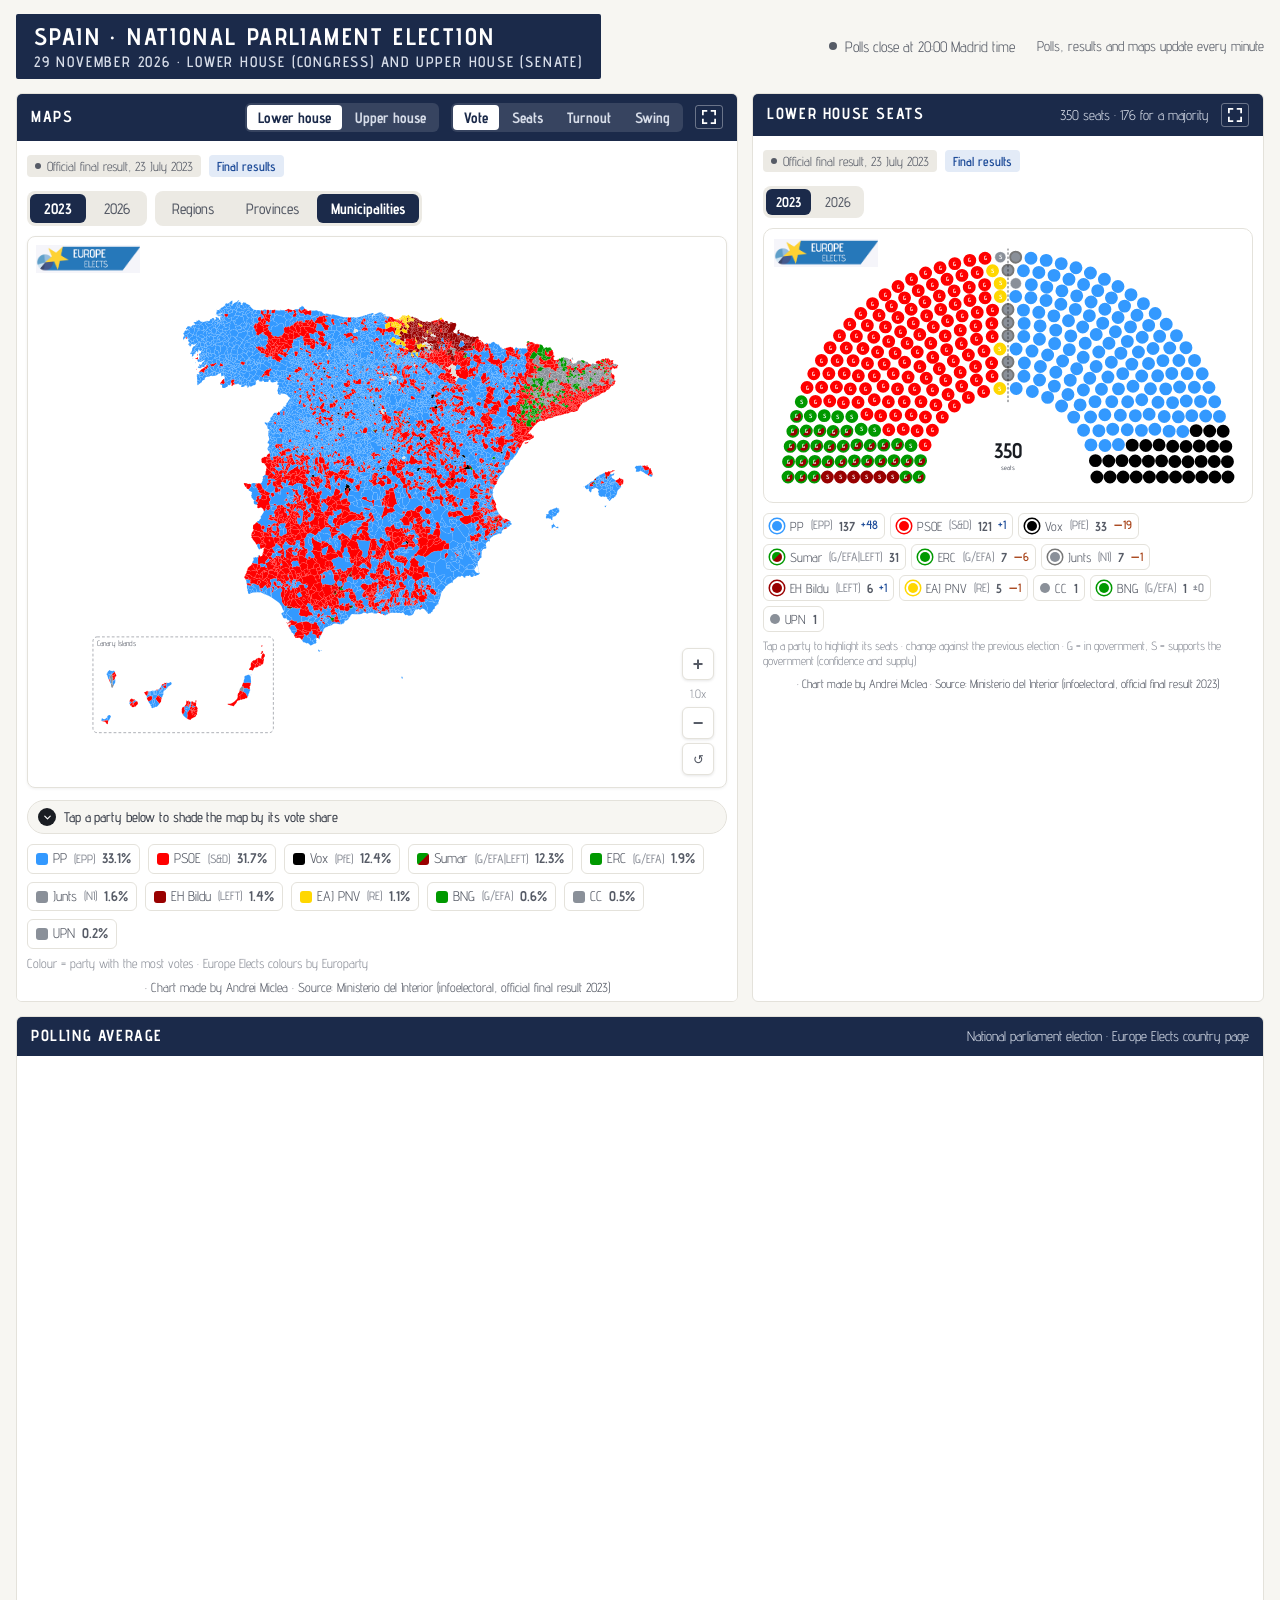
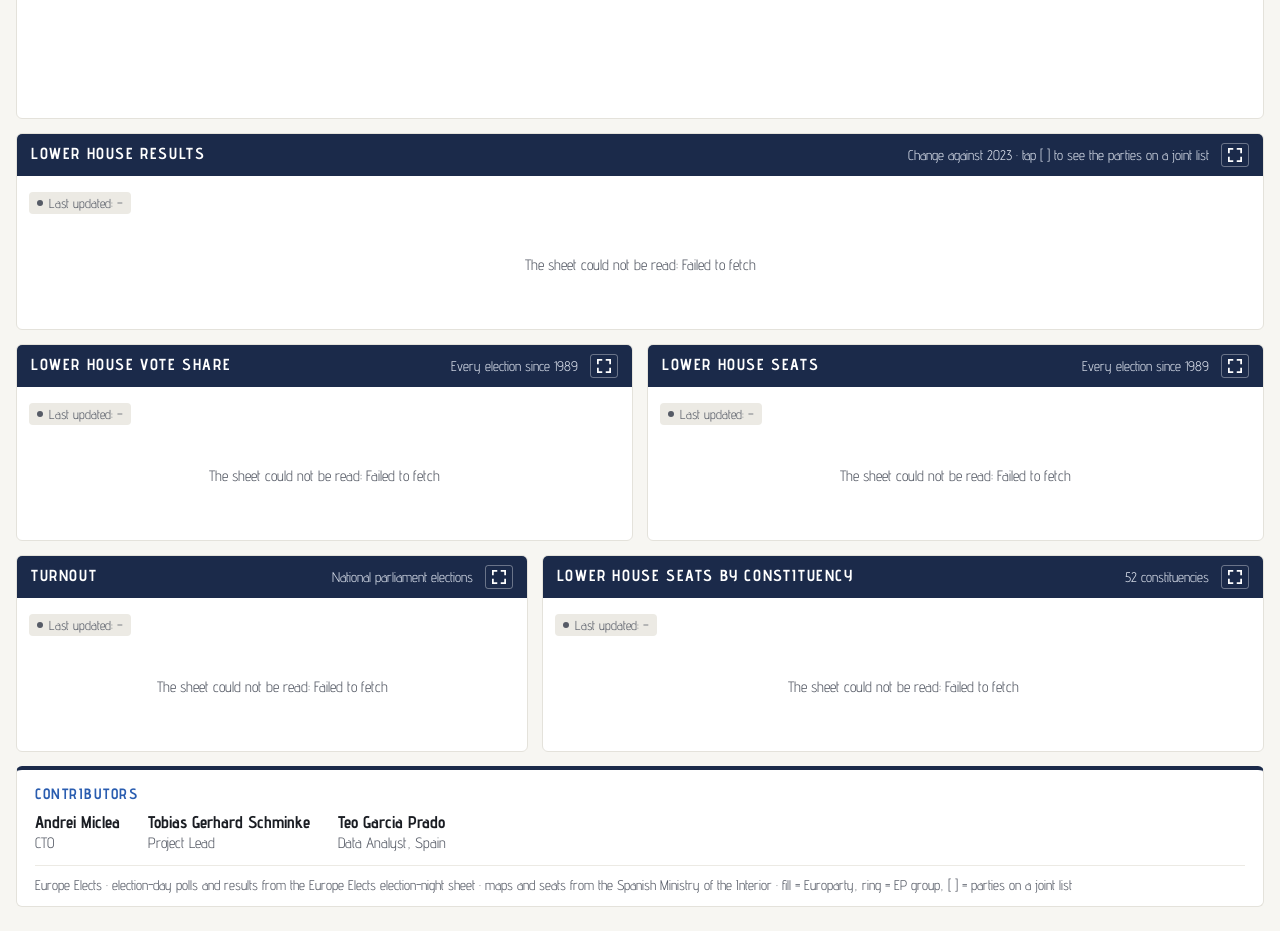
==== commit 3be81da7: "Add padding to polling average iframe Wrap polling average iframe in a div with padding." ====
--- a/election-night.html
+++ b/election-night.html
@@ -80,6 +80,7 @@
   .panel.expanded .expand { padding: 3px 9px; }
   .panel.expanded .expand .lbl { display: inline; }
   .panel .body { padding: 10px 12px 4px; }
+  .panel .body.pad-poll { padding: 14px 18px 8px; }   /* the country page has no margins of its own */
   .credits { background: #fff; border: 1px solid var(--line); border-top: 4px solid var(--navy); border-radius: 6px; padding: 14px 18px 12px; }
   .credits h2 { font-size: 15px; font-weight: 700; letter-spacing: .1em; text-transform: uppercase; color: var(--blue); margin-bottom: 8px; }
   .credits ul { list-style: none; display: flex; flex-wrap: wrap; gap: 8px 28px; }
@@ -139,7 +140,7 @@
 
   <section class="panel span-12">
     <div class="panel-head"><h2>Polling average</h2><span class="note">National parliament election · Europe Elects country page</span></div>
-    <iframe data-src="https://europe-elects.github.io/country-pages/?country=ES&view=polling&head=0" data-ext="1" title="Spain polling average" scrolling="no" style="height:640px"></iframe>
+    <div class="body pad-poll"><iframe data-src="https://europe-elects.github.io/country-pages/?country=ES&view=polling&head=0" data-ext="1" title="Spain polling average" scrolling="no" style="height:640px"></iframe></div>
   </section>
 
   <section class="panel span-12">
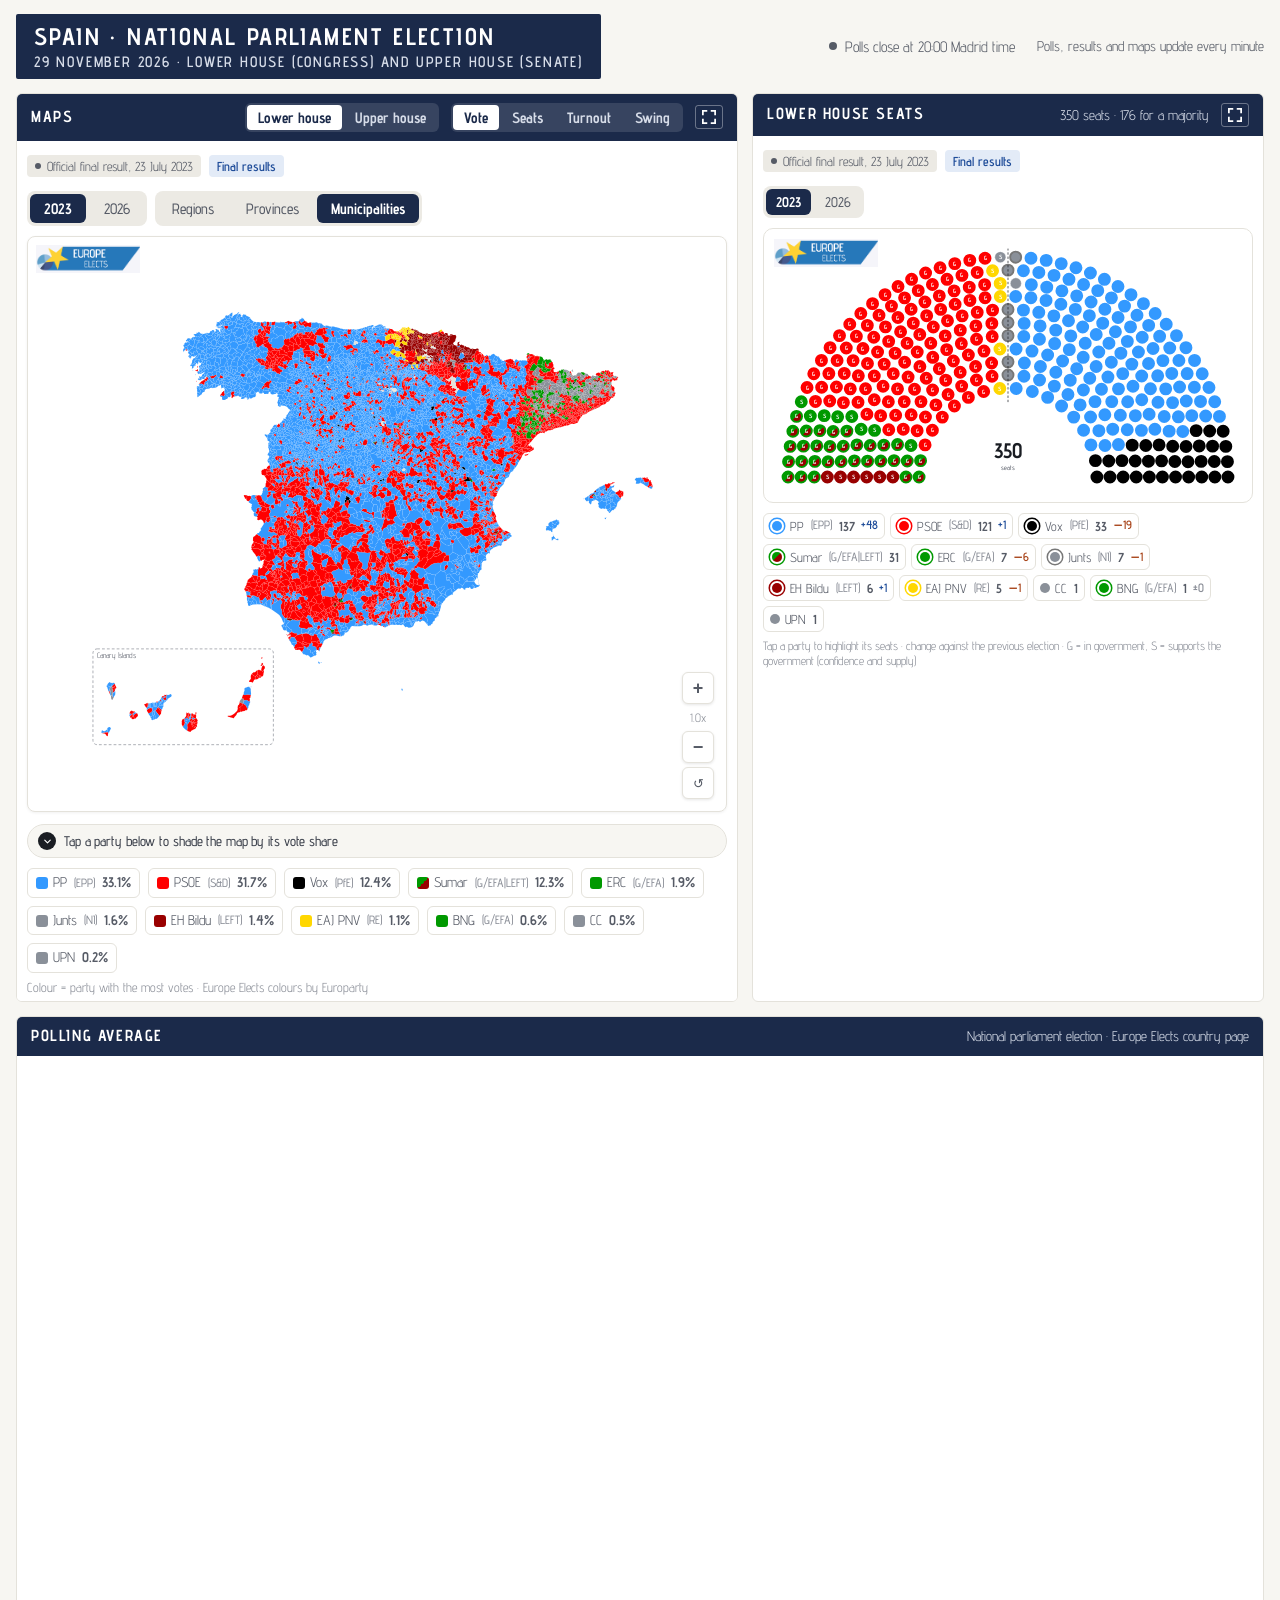
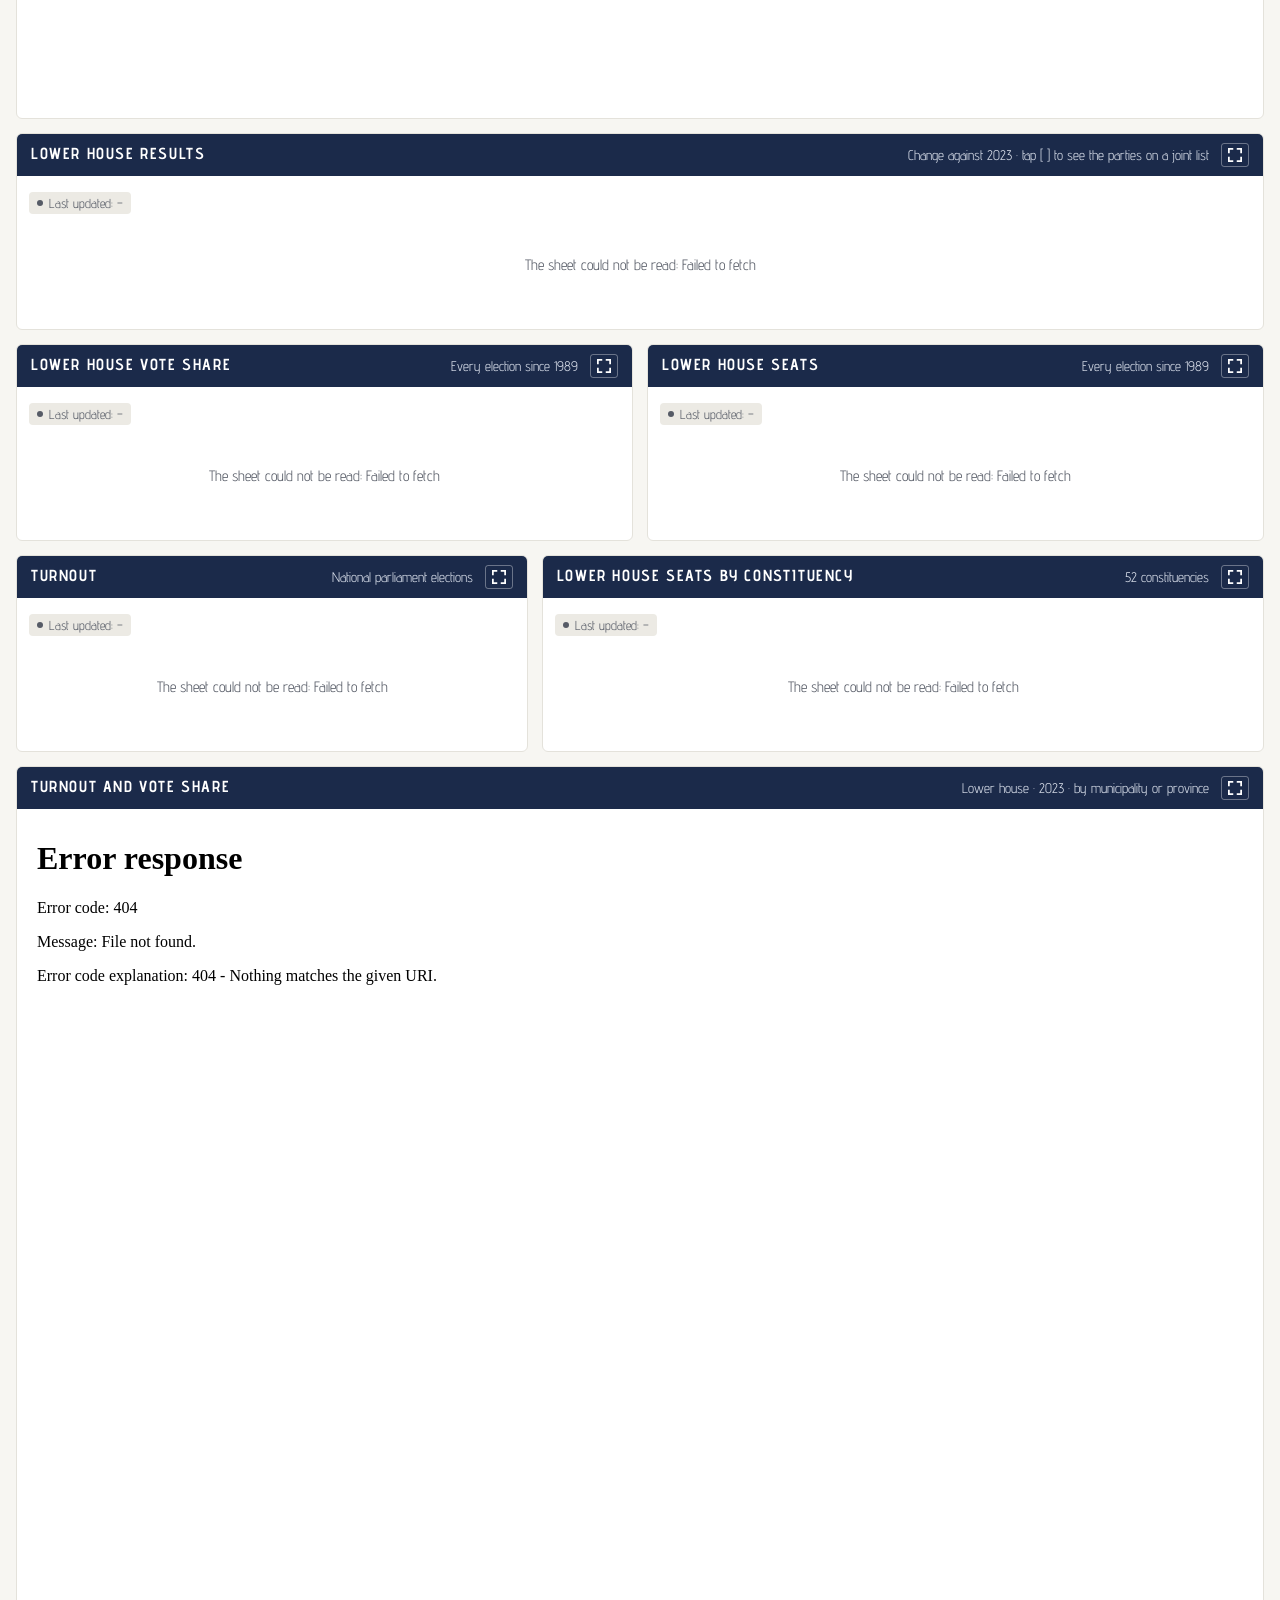
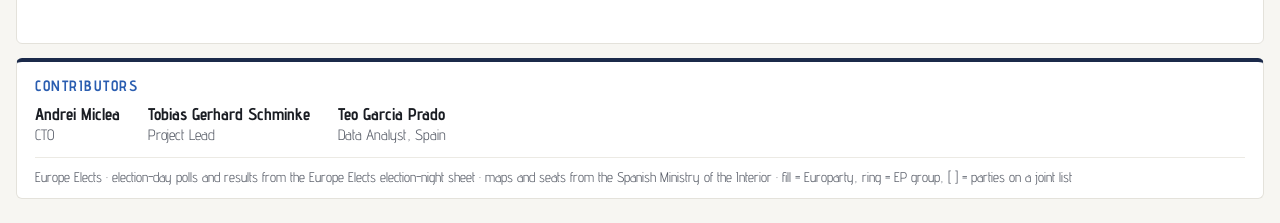
==== commit 7af6d732: "Add turnout and vote share section to election-night.html Added a new section for turnout and vote s" ====
--- a/election-night.html
+++ b/election-night.html
@@ -166,6 +166,11 @@
     <div class="body"><iframe data-src="sheet-charts.html?view=provinces&embed=1" data-maxh="640" title="Lower house seats by constituency" style="height:380px"></iframe></div>
   </section>
 
+  <section class="panel span-12">
+    <div class="panel-head"><h2>Turnout and vote share</h2><span class="note">Lower house · 2023 · by municipality or province</span></div>
+    <div class="body"><iframe data-src="turnout-scatter.html?embed=1" title="Turnout against party vote share, 2023" style="height:820px"></iframe></div>
+  </section>
+
   <footer class="span-12 credits">
     <h2>Contributors</h2>
     <ul>
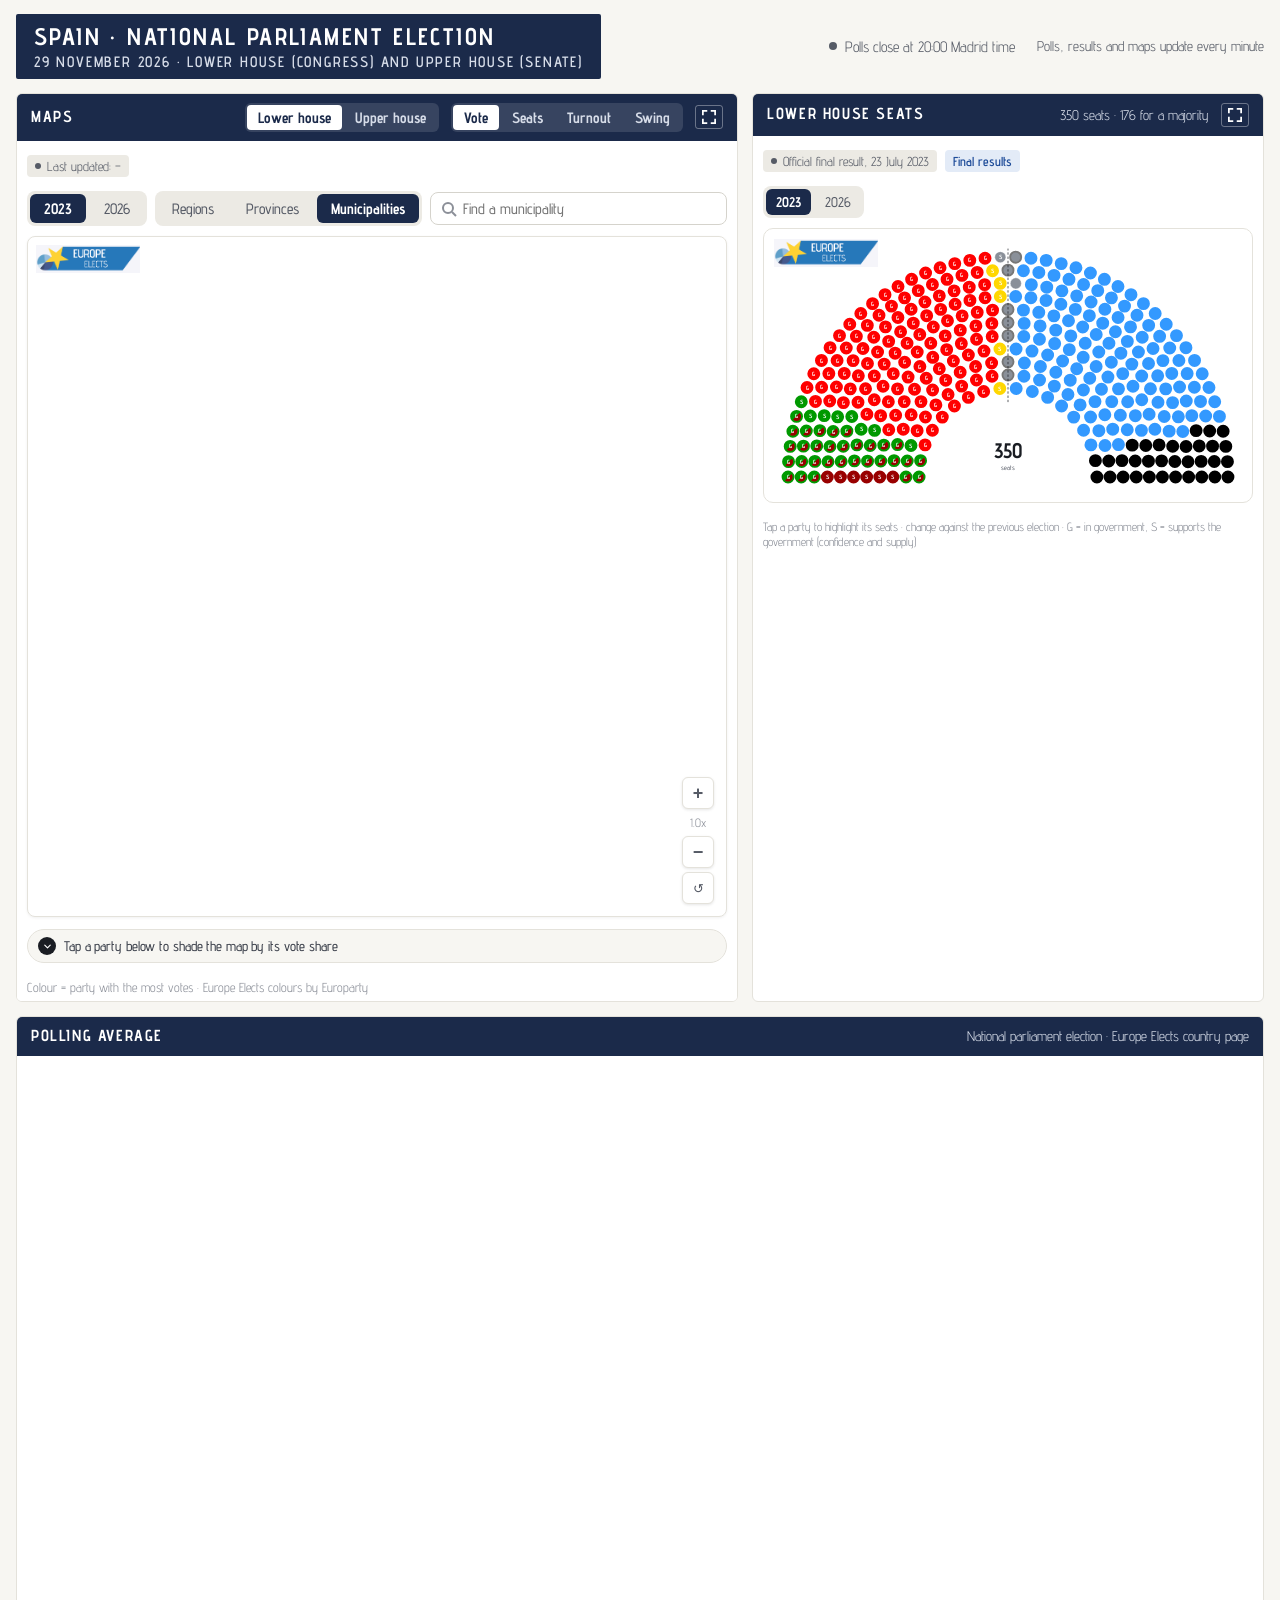
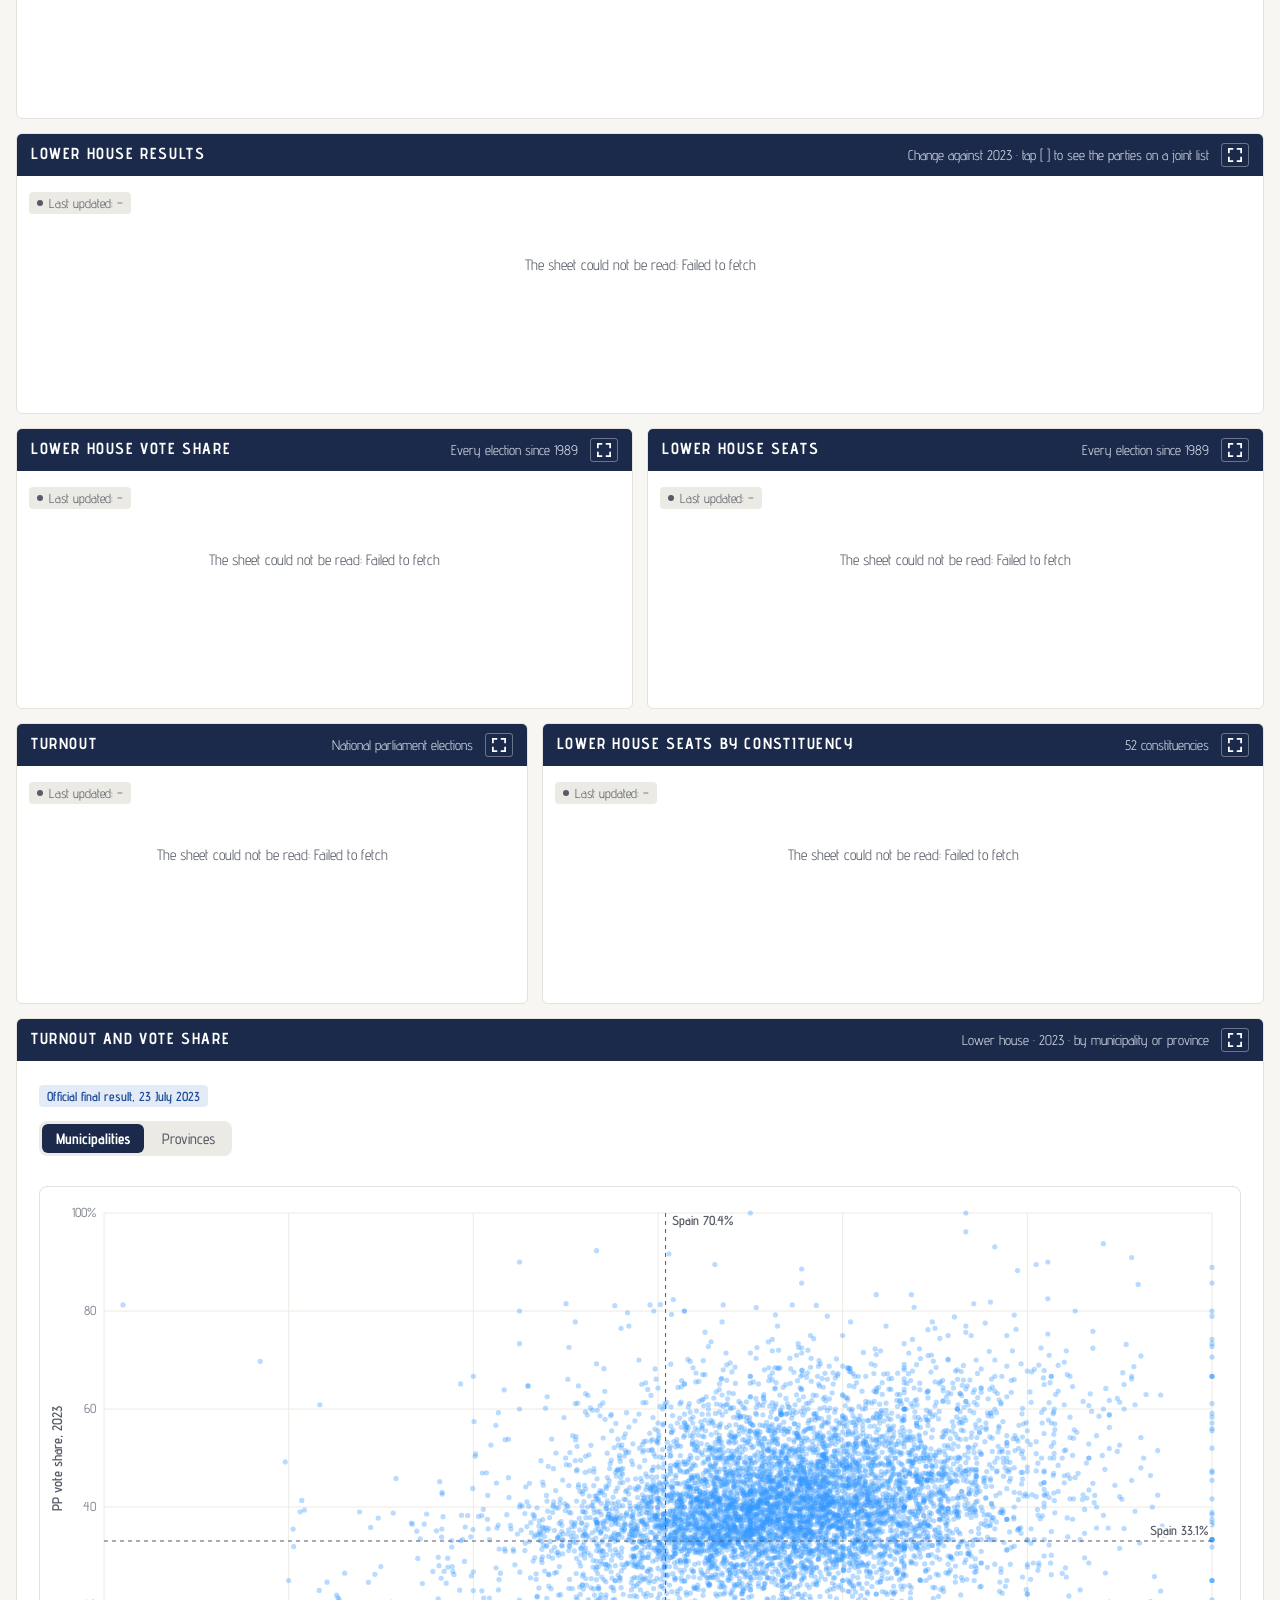
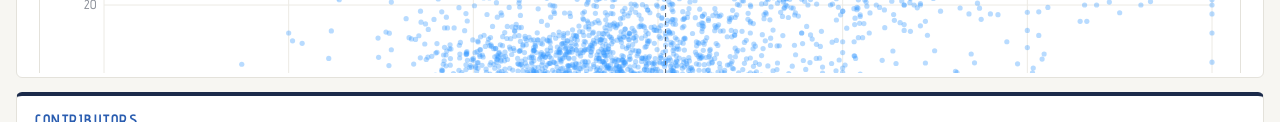
==== commit 471da0f6: "Add files via upload" ====
--- a/election-night.html
+++ b/election-night.html
@@ -183,7 +183,7 @@
   </footer>
 </div>
 
-<script src="assets/es-parties.js?v=20261128f"></script>
+<script src="assets/es-parties.js?v=20261128h"></script>
 <script src="assets/sheet-data.js?v=20261128f"></script>
 <script>
 (function () {
